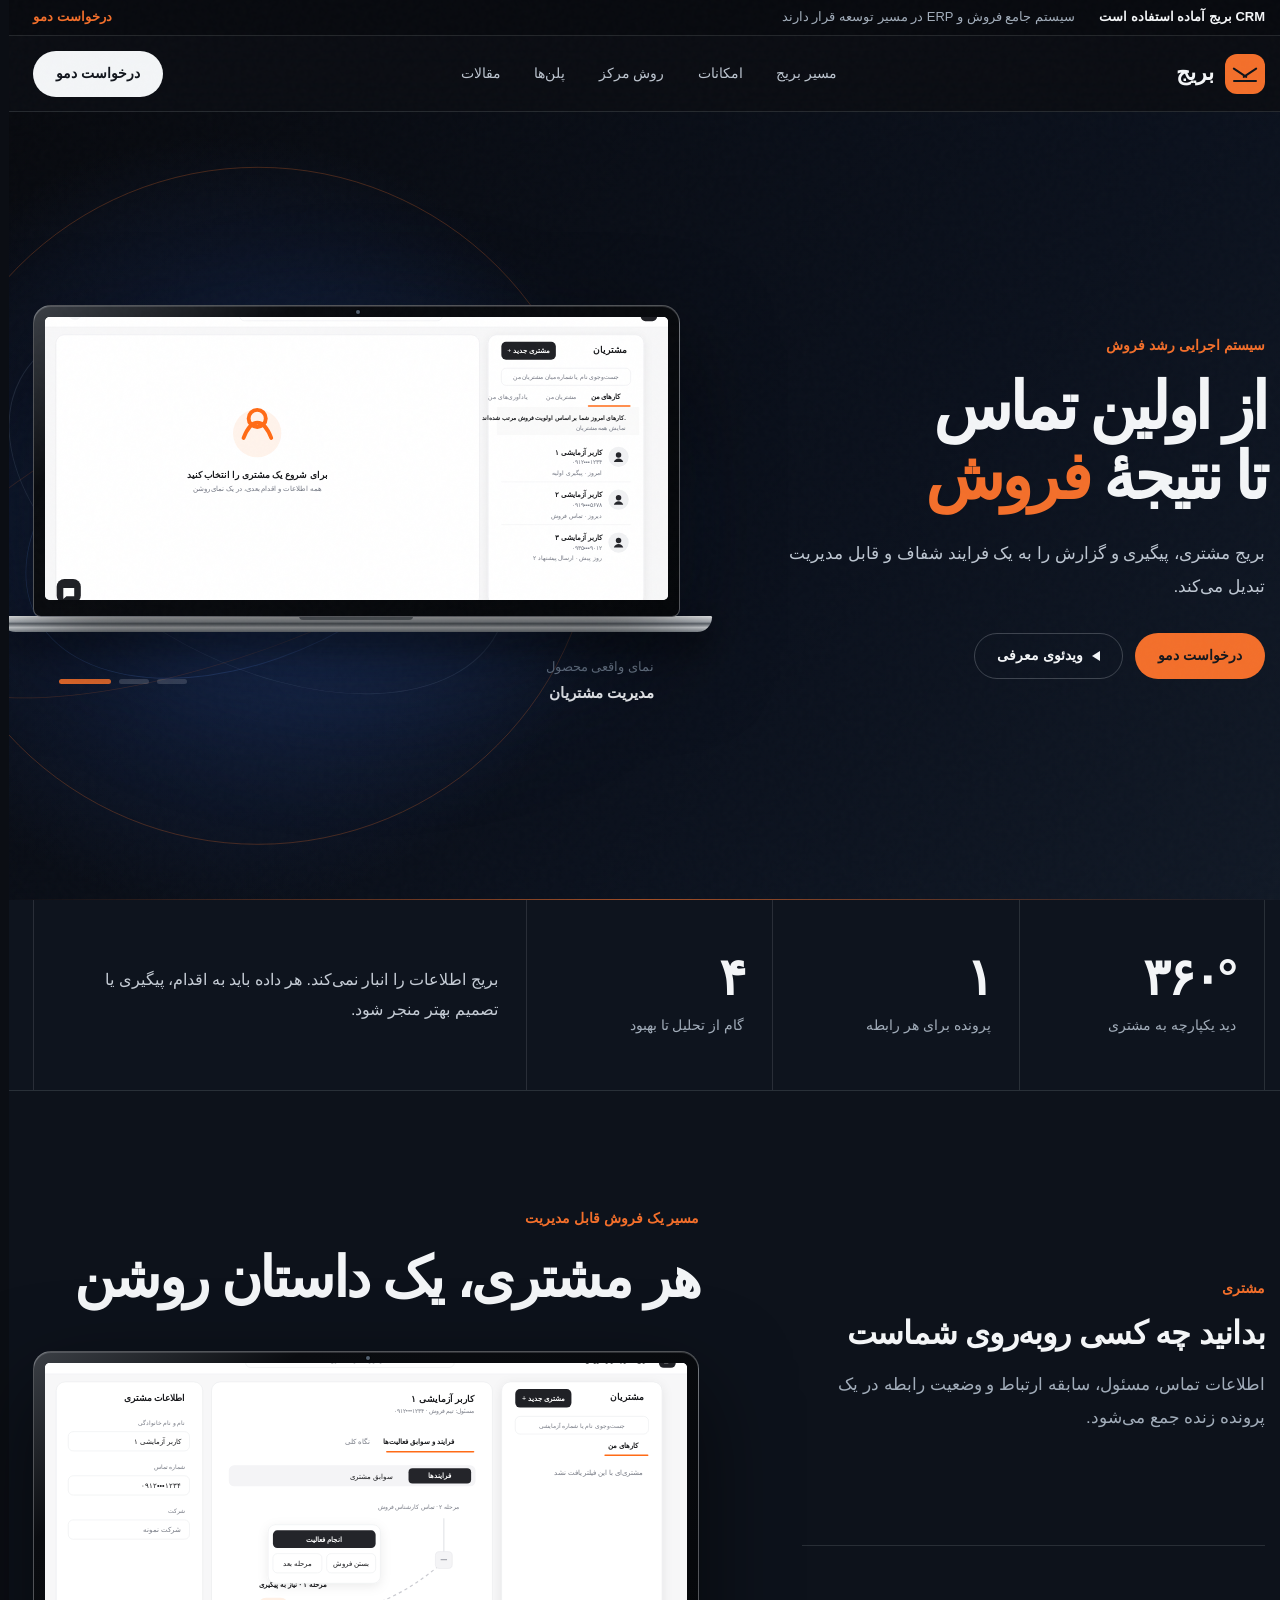
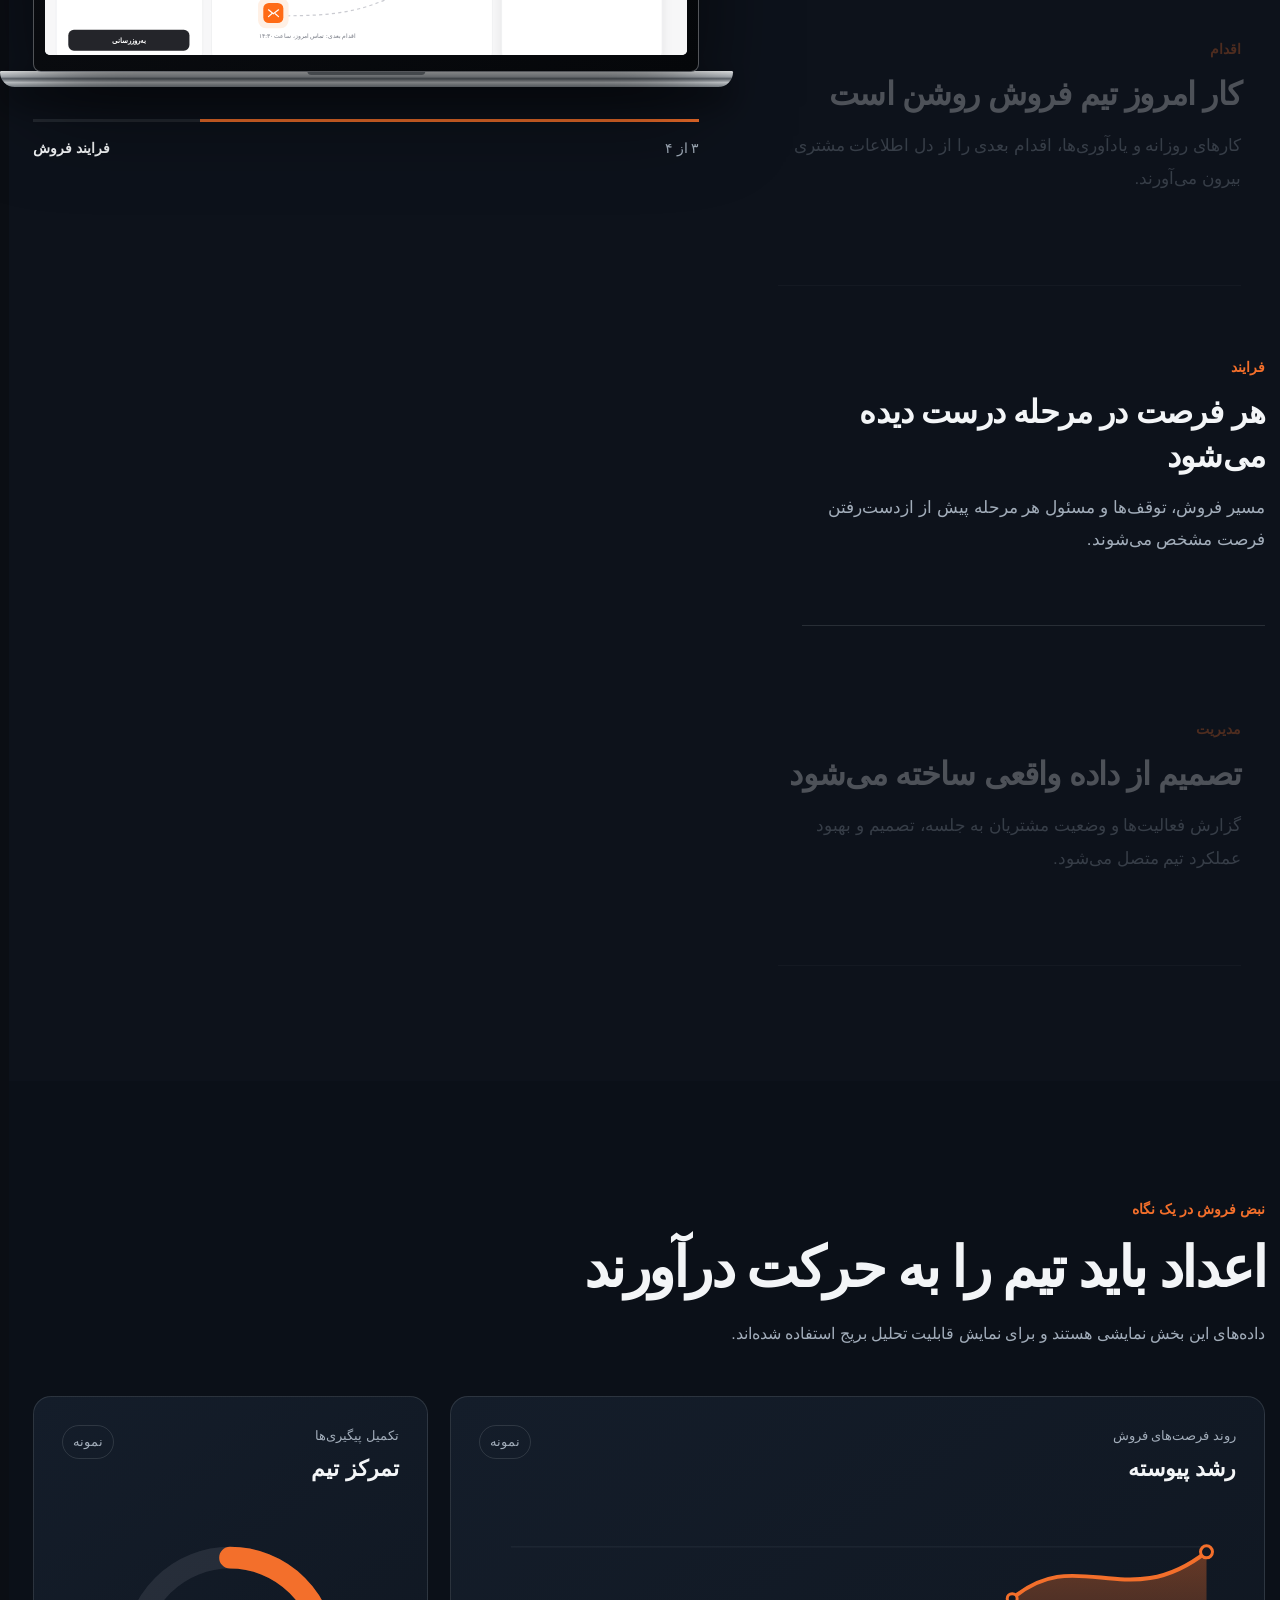
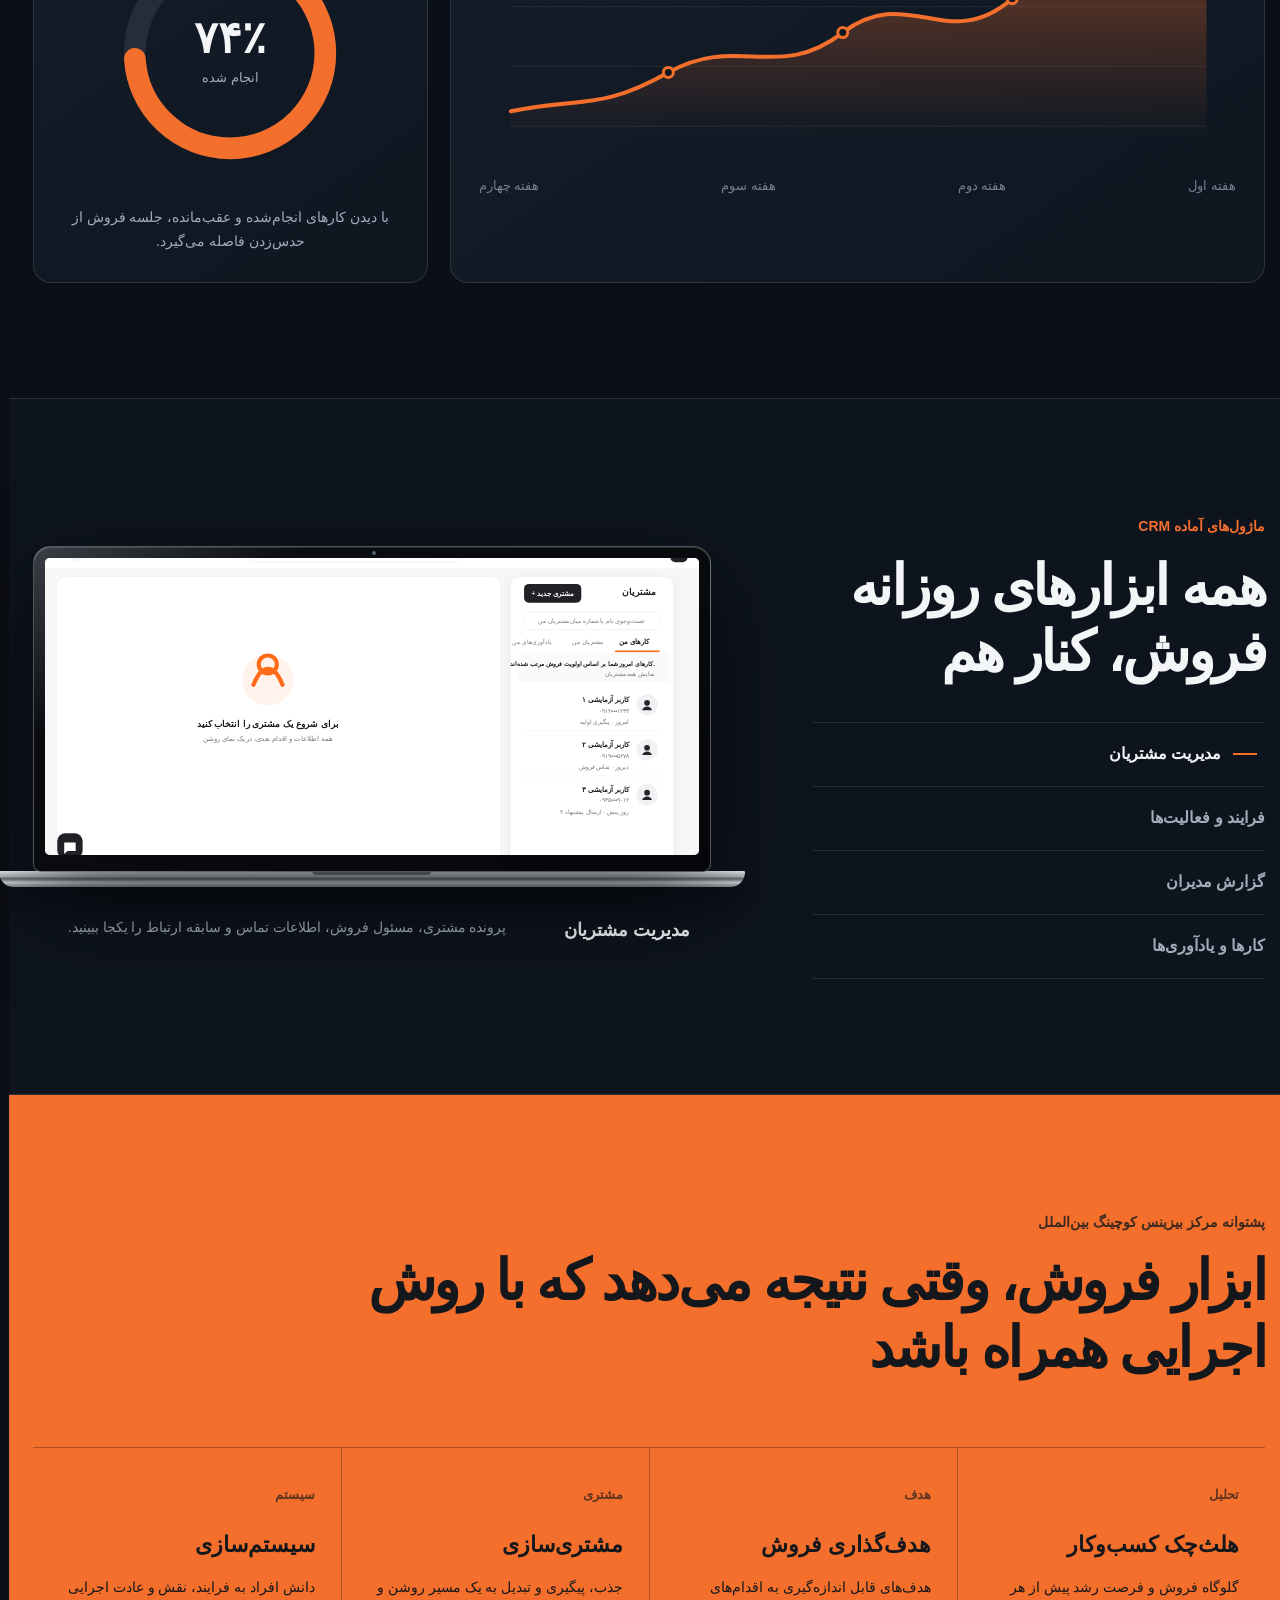
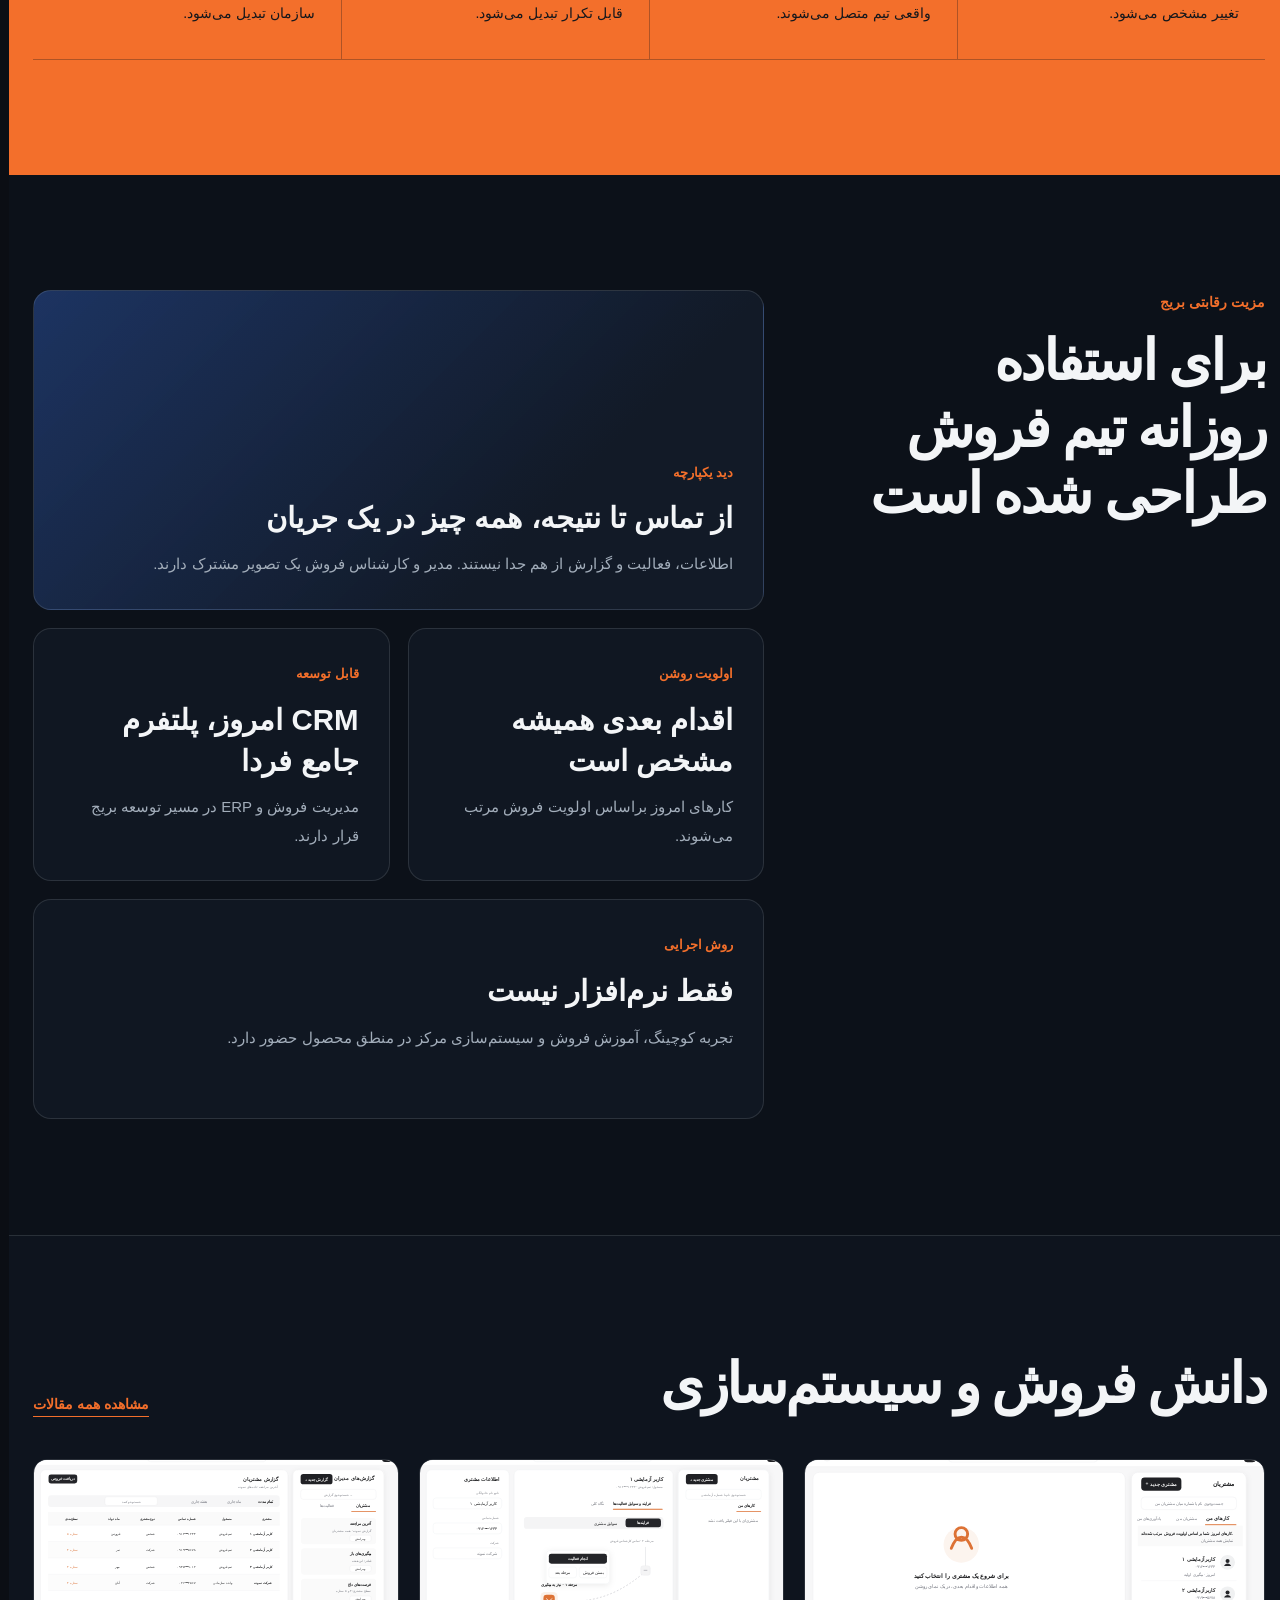
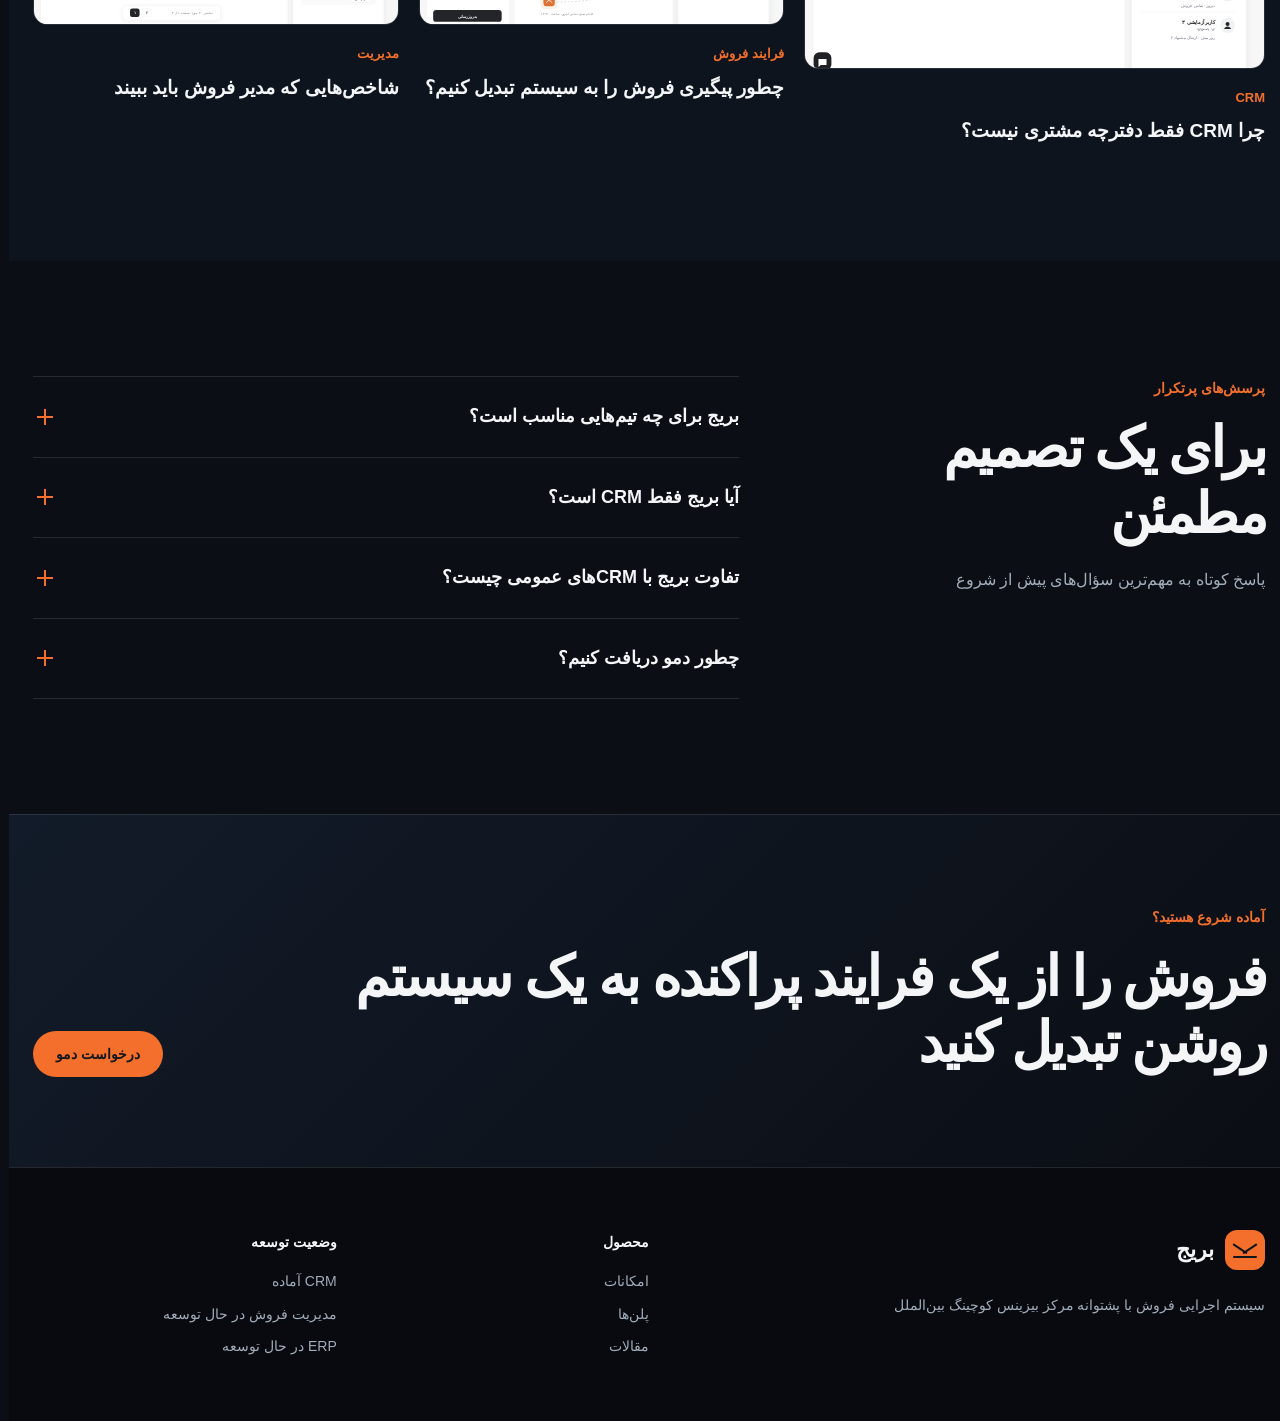
==== index.html @ d83734ae "Publish Bridge landing page" ====
<!doctype html>
<html lang="fa" dir="rtl">
<head>
  <meta charset="utf-8">
  <meta name="viewport" content="width=device-width, initial-scale=1">
  <meta name="description" content="بریج، پلتفرم مدیریت ارتباط با مشتری و سیستم اجرایی فروش با پشتوانه مرکز بیزینس کوچینگ بین‌الملل.">
  <title>بریج | سیستم اجرایی فروش</title>
  <link rel="stylesheet" href="bridge-v3.css">
  <link rel="icon" type="image/svg+xml" href="data:image/svg+xml,%3Csvg xmlns='http://www.w3.org/2000/svg' viewBox='0 0 64 64'%3E%3Crect width='64' height='64' rx='16' fill='%230b0e14'/%3E%3Cpath d='M12 40h40M18 31l14-14 14 14M23 47l9-9 9 9' fill='none' stroke='%23f36f2b' stroke-width='6' stroke-linecap='round' stroke-linejoin='round'/%3E%3C/svg%3E">
  <script>document.documentElement.classList.add('js')</script>
</head>
<body>
  <div class="scroll-progress" aria-hidden="true"></div>

  <div class="announcement">
    <div class="container announcement-inner">
      <span>CRM بریج آماده استفاده است</span>
      <span class="announcement-note">سیستم جامع فروش و ERP در مسیر توسعه قرار دارند</span>
      <a href="#demo">درخواست دمو</a>
    </div>
  </div>

  <header class="site-header">
    <div class="container nav-wrap">
      <a class="brand" href="#top" aria-label="بریج، صفحه اصلی">
        <span class="brand-mark" aria-hidden="true"><i></i><i></i><i></i></span>
        <strong>بریج</strong>
      </a>
      <nav aria-label="منوی اصلی">
        <a href="#story">مسیر بریج</a>
        <a href="#modules">امکانات</a>
        <a href="#method">روش مرکز</a>
        <a href="pricing.html">پلن‌ها</a>
        <a href="articles.html">مقالات</a>
      </nav>
      <a class="nav-cta" href="#demo">درخواست دمو</a>
    </div>
  </header>

  <main>
    <section class="hero" id="top">
      <div class="hero-orbit" aria-hidden="true"><i></i><i></i><i></i></div>
      <div class="container hero-grid">
        <div class="hero-copy">
          <p class="hero-kicker">سیستم اجرایی رشد فروش</p>
          <h1><span>از اولین تماس</span><span>تا نتیجهٔ <em>فروش</em></span></h1>
          <p class="hero-lead">بریج مشتری، پیگیری و گزارش را به یک فرایند شفاف و قابل مدیریت تبدیل می‌کند.</p>
          <div class="hero-actions">
            <a class="button primary" href="#demo">درخواست دمو</a>
            <button class="button secondary" id="openVideo" type="button"><span class="play-icon" aria-hidden="true"></span> ویدئوی معرفی</button>
          </div>
        </div>

        <div class="hero-product" data-reveal>
          <div class="product-glow" aria-hidden="true"></div>
          <div class="macbook hero-macbook">
            <div class="macbook-lid">
              <span class="camera" aria-hidden="true"></span>
              <img id="heroImage" src="assets/bridge-crm-customers-demo.svg" alt="نمای آزمایشی مدیریت مشتریان در نرم‌افزار بریج">
            </div>
            <div class="macbook-base"><i></i></div>
          </div>
          <div class="slider-info">
            <div><small>نمای واقعی محصول</small><strong id="heroSlideTitle">مدیریت مشتریان</strong></div>
            <div class="slider-controls" aria-label="انتخاب تصویر محصول">
              <button class="slide-dot active" type="button" data-slide="0" aria-label="مدیریت مشتریان"></button>
              <button class="slide-dot" type="button" data-slide="1" aria-label="فرایند فروش"></button>
              <button class="slide-dot" type="button" data-slide="2" aria-label="گزارش‌های مدیریتی"></button>
            </div>
          </div>
        </div>
      </div>
    </section>

    <section class="proof-band" aria-label="ارزش‌های اصلی بریج">
      <div class="container proof-grid">
        <article data-reveal><strong data-count="360" data-suffix="°">۳۶۰°</strong><span>دید یکپارچه به مشتری</span></article>
        <article data-reveal><strong data-count="1">۱</strong><span>پرونده برای هر رابطه</span></article>
        <article data-reveal><strong data-count="4">۴</strong><span>گام از تحلیل تا بهبود</span></article>
        <p data-reveal>بریج اطلاعات را انبار نمی‌کند. هر داده باید به اقدام، پیگیری یا تصمیم بهتر منجر شود.</p>
      </div>
    </section>

    <section class="story section" id="story">
      <div class="container story-grid">
        <div class="story-stage">
          <div class="story-heading" data-reveal>
            <p>مسیر یک فروش قابل مدیریت</p>
            <h2>هر مشتری، یک داستان روشن</h2>
          </div>
          <div class="macbook story-macbook" data-reveal>
            <div class="macbook-lid">
              <span class="camera" aria-hidden="true"></span>
              <img id="storyImage" src="assets/bridge-crm-customers-demo.svg" alt="نمای آزمایشی مرحله فعال در بریج">
            </div>
            <div class="macbook-base"><i></i></div>
          </div>
          <div class="story-progress" aria-hidden="true"><span id="storyProgress"></span></div>
          <div class="story-status"><span id="storyNumber">۱ از ۴</span><strong id="storyLabel">شناخت مشتری</strong></div>
        </div>

        <div class="story-steps">
          <article class="story-step active" data-step="1" data-label="شناخت مشتری" data-image="assets/bridge-crm-customers-demo.svg">
            <span>مشتری</span>
            <h3>بدانید چه کسی روبه‌روی شماست</h3>
            <p>اطلاعات تماس، مسئول، سابقه ارتباط و وضعیت رابطه در یک پرونده زنده جمع می‌شود.</p>
          </article>
          <article class="story-step" data-step="2" data-label="اقدام بعدی" data-image="assets/bridge-crm-customers-demo.svg">
            <span>اقدام</span>
            <h3>کار امروز تیم فروش روشن است</h3>
            <p>کارهای روزانه و یادآوری‌ها، اقدام بعدی را از دل اطلاعات مشتری بیرون می‌آورند.</p>
          </article>
          <article class="story-step" data-step="3" data-label="فرایند فروش" data-image="assets/bridge-crm-workflow-demo.svg">
            <span>فرایند</span>
            <h3>هر فرصت در مرحله درست دیده می‌شود</h3>
            <p>مسیر فروش، توقف‌ها و مسئول هر مرحله پیش از ازدست‌رفتن فرصت مشخص می‌شوند.</p>
          </article>
          <article class="story-step" data-step="4" data-label="تصمیم مدیریتی" data-image="assets/bridge-crm-reports-demo.svg">
            <span>مدیریت</span>
            <h3>تصمیم از داده واقعی ساخته می‌شود</h3>
            <p>گزارش فعالیت‌ها و وضعیت مشتریان به جلسه، تصمیم و بهبود عملکرد تیم متصل می‌شود.</p>
          </article>
        </div>
      </div>
    </section>

    <section class="pulse section" id="pulse">
      <div class="container">
        <div class="section-copy" data-reveal>
          <p>نبض فروش در یک نگاه</p>
          <h2>اعداد باید تیم را به حرکت درآورند</h2>
          <span>داده‌های این بخش نمایشی هستند و برای نمایش قابلیت تحلیل بریج استفاده شده‌اند.</span>
        </div>
        <div class="pulse-grid">
          <article class="trend-card chart-card" data-chart data-reveal>
            <div class="chart-head"><div><small>روند فرصت‌های فروش</small><strong>رشد پیوسته</strong></div><span>نمونه</span></div>
            <svg class="line-chart" viewBox="0 0 760 260" role="img" aria-label="نمودار خطی نمونه رشد فرصت‌های فروش">
              <defs><linearGradient id="areaGradient" x1="0" y1="0" x2="0" y2="1"><stop offset="0" stop-color="#f36f2b" stop-opacity=".38"/><stop offset="1" stop-color="#f36f2b" stop-opacity="0"/></linearGradient></defs>
              <g class="chart-grid-lines"><path d="M32 40H730M32 100H730M32 160H730M32 220H730"/></g>
              <path class="trend-area" d="M32 205 C105 190 120 205 190 166 S300 176 365 126 S470 148 535 92 S650 108 730 45 L730 230 L32 230 Z"/>
              <path class="trend-line" pathLength="1" d="M32 205 C105 190 120 205 190 166 S300 176 365 126 S470 148 535 92 S650 108 730 45"/>
              <g class="chart-points"><circle cx="190" cy="166" r="5"/><circle cx="365" cy="126" r="5"/><circle cx="535" cy="92" r="5"/><circle cx="730" cy="45" r="6"/></g>
            </svg>
            <div class="chart-months"><span>هفته اول</span><span>هفته دوم</span><span>هفته سوم</span><span>هفته چهارم</span></div>
          </article>

          <article class="donut-card chart-card" data-chart data-reveal>
            <div class="chart-head"><div><small>تکمیل پیگیری‌ها</small><strong>تمرکز تیم</strong></div><span>نمونه</span></div>
            <div class="donut-wrap">
              <svg class="donut" viewBox="0 0 180 180" role="img" aria-label="نمودار دونات نمونه تکمیل پیگیری‌ها">
                <circle class="donut-track" cx="90" cy="90" r="66" pathLength="100"/>
                <circle class="donut-value" cx="90" cy="90" r="66" pathLength="100"/>
              </svg>
              <div><strong data-count="74" data-suffix="٪">۷۴٪</strong><span>انجام شده</span></div>
            </div>
            <p>با دیدن کارهای انجام‌شده و عقب‌مانده، جلسه فروش از حدس‌زدن فاصله می‌گیرد.</p>
          </article>
        </div>
      </div>
    </section>

    <section class="modules section" id="modules">
      <div class="container modules-layout">
        <div class="module-copy" data-reveal>
          <p>ماژول‌های آماده CRM</p>
          <h2>همه ابزارهای روزانه فروش، کنار هم</h2>
          <div class="module-tabs" role="tablist" aria-label="ماژول‌های بریج">
            <button class="module-tab active" type="button" role="tab" aria-selected="true" data-image="assets/bridge-crm-customers-demo.svg" data-title="مدیریت مشتریان" data-copy="پرونده مشتری، مسئول فروش، اطلاعات تماس و سابقه ارتباط را یکجا ببینید.">مدیریت مشتریان</button>
            <button class="module-tab" type="button" role="tab" aria-selected="false" data-image="assets/bridge-crm-workflow-demo.svg" data-title="فرایند و فعالیت‌ها" data-copy="مراحل فروش، اقدام بعدی و سابقه فعالیت‌ها را در یک مسیر روشن مدیریت کنید.">فرایند و فعالیت‌ها</button>
            <button class="module-tab" type="button" role="tab" aria-selected="false" data-image="assets/bridge-crm-reports-demo.svg" data-title="گزارش مدیران" data-copy="با فیلترهای کاربردی و گزارش‌های واقعی، عملکرد تیم و مشتریان را تحلیل کنید.">گزارش مدیران</button>
            <button class="module-tab" type="button" role="tab" aria-selected="false" data-image="assets/bridge-crm-customers-demo.svg" data-title="کارها و یادآوری‌ها" data-copy="اولویت‌های روزانه را ببینید و پیگیری هیچ مشتری را فراموش نکنید.">کارها و یادآوری‌ها</button>
          </div>
        </div>
        <div class="module-view" data-reveal>
          <div class="macbook module-macbook">
            <div class="macbook-lid">
              <span class="camera" aria-hidden="true"></span>
              <img id="moduleImage" src="assets/bridge-crm-customers-demo.svg" alt="نمای آزمایشی ماژول فعال بریج">
            </div>
            <div class="macbook-base"><i></i></div>
          </div>
          <div class="module-caption"><strong id="moduleTitle">مدیریت مشتریان</strong><p id="moduleCopy">پرونده مشتری، مسئول فروش، اطلاعات تماس و سابقه ارتباط را یکجا ببینید.</p></div>
        </div>
      </div>
    </section>

    <section class="method section" id="method">
      <div class="container">
        <div class="method-heading" data-reveal>
          <p>پشتوانه مرکز بیزینس کوچینگ بین‌الملل</p>
          <h2>ابزار فروش، وقتی نتیجه می‌دهد که با روش اجرایی همراه باشد</h2>
        </div>
        <div class="method-grid">
          <article data-reveal><span>تحلیل</span><h3>هلث‌چک کسب‌وکار</h3><p>گلوگاه فروش و فرصت رشد پیش از هر تغییر مشخص می‌شود.</p></article>
          <article data-reveal><span>هدف</span><h3>هدف‌گذاری فروش</h3><p>هدف‌های قابل اندازه‌گیری به اقدام‌های واقعی تیم متصل می‌شوند.</p></article>
          <article data-reveal><span>مشتری</span><h3>مشتری‌سازی</h3><p>جذب، پیگیری و تبدیل به یک مسیر روشن و قابل تکرار تبدیل می‌شود.</p></article>
          <article data-reveal><span>سیستم</span><h3>سیستم‌سازی</h3><p>دانش افراد به فرایند، نقش و عادت اجرایی سازمان تبدیل می‌شود.</p></article>
        </div>
      </div>
    </section>

    <section class="advantages section">
      <div class="container advantages-layout">
        <div class="advantages-heading" data-reveal>
          <p>مزیت رقابتی بریج</p>
          <h2>برای استفاده روزانه تیم فروش طراحی شده است</h2>
        </div>
        <div class="advantage-grid">
          <article class="advantage-main" data-reveal><span>دید یکپارچه</span><h3>از تماس تا نتیجه، همه چیز در یک جریان</h3><p>اطلاعات، فعالیت و گزارش از هم جدا نیستند. مدیر و کارشناس فروش یک تصویر مشترک دارند.</p></article>
          <article data-reveal><span>اولویت روشن</span><h3>اقدام بعدی همیشه مشخص است</h3><p>کارهای امروز براساس اولویت فروش مرتب می‌شوند.</p></article>
          <article data-reveal><span>قابل توسعه</span><h3>CRM امروز، پلتفرم جامع فردا</h3><p>مدیریت فروش و ERP در مسیر توسعه بریج قرار دارند.</p></article>
          <article class="advantage-wide" data-reveal><span>روش اجرایی</span><h3>فقط نرم‌افزار نیست</h3><p>تجربه کوچینگ، آموزش فروش و سیستم‌سازی مرکز در منطق محصول حضور دارد.</p></article>
        </div>
      </div>
    </section>

    <section class="insights section">
      <div class="container">
        <div class="insights-heading" data-reveal><h2>دانش فروش و سیستم‌سازی</h2><a href="articles.html">مشاهده همه مقالات</a></div>
        <div class="insight-grid">
          <a href="articles.html" data-reveal><img src="assets/bridge-crm-customers-demo.svg" alt="نمای آزمایشی مدیریت مشتریان بریج"><span>CRM</span><h3>چرا CRM فقط دفترچه مشتری نیست؟</h3></a>
          <a href="articles.html" data-reveal><img src="assets/bridge-crm-workflow-demo.svg" alt="نمای آزمایشی فرایند فروش بریج"><span>فرایند فروش</span><h3>چطور پیگیری فروش را به سیستم تبدیل کنیم؟</h3></a>
          <a href="articles.html" data-reveal><img src="assets/bridge-crm-reports-demo.svg" alt="نمای آزمایشی گزارش‌های بریج"><span>مدیریت</span><h3>شاخص‌هایی که مدیر فروش باید ببیند</h3></a>
        </div>
      </div>
    </section>

    <section class="faq section">
      <div class="container faq-layout">
        <div data-reveal><p>پرسش‌های پرتکرار</p><h2>برای یک تصمیم مطمئن</h2><span>پاسخ کوتاه به مهم‌ترین سؤال‌های پیش از شروع</span></div>
        <div class="faq-list" data-reveal>
          <details><summary>بریج برای چه تیم‌هایی مناسب است؟<i></i></summary><p>برای تیم‌های فروش کوچک و متوسط و مدیرانی که می‌خواهند مشتری، اقدام و عملکرد را یکپارچه ببینند.</p></details>
          <details><summary>آیا بریج فقط CRM است؟<i></i></summary><p>نسخه CRM آماده است و سیستم جامع مدیریت فروش و ERP در مسیر توسعه قرار دارند.</p></details>
          <details><summary>تفاوت بریج با CRMهای عمومی چیست؟<i></i></summary><p>بریج ابزار روزانه فروش را به منطق تحلیل، هدف‌گذاری و سیستم‌سازی مرکز متصل می‌کند.</p></details>
          <details><summary>چطور دمو دریافت کنیم؟<i></i></summary><p>درخواست خود را ثبت کنید تا دموی متناسب با فرایند فروش شما ارائه شود.</p></details>
        </div>
      </div>
    </section>

    <section class="final-cta" id="demo">
      <div class="container final-cta-inner" data-reveal>
        <div><p>آماده شروع هستید؟</p><h2>فروش را از یک فرایند پراکنده به یک سیستم روشن تبدیل کنید</h2></div>
        <a class="button primary" href="mailto:hello@ibcbridgeai.org">درخواست دمو</a>
      </div>
    </section>
  </main>

  <footer>
    <div class="container footer-grid">
      <div><a class="brand footer-brand" href="#top"><span class="brand-mark" aria-hidden="true"><i></i><i></i><i></i></span><strong>بریج</strong></a><p>سیستم اجرایی فروش با پشتوانه مرکز بیزینس کوچینگ بین‌الملل</p></div>
      <div><strong>محصول</strong><a href="#modules">امکانات</a><a href="pricing.html">پلن‌ها</a><a href="articles.html">مقالات</a></div>
      <div><strong>وضعیت توسعه</strong><span>CRM آماده</span><span>مدیریت فروش در حال توسعه</span><span>ERP در حال توسعه</span></div>
    </div>
  </footer>

  <dialog class="video-dialog" id="videoDialog" aria-labelledby="videoTitle">
    <button class="dialog-close" id="closeVideo" type="button" aria-label="بستن ویدئو">×</button>
    <div class="video-placeholder"><span class="play-large" aria-hidden="true"></span><h2 id="videoTitle">ویدئوی معرفی بریج</h2><p>فایل ویدئوی نهایی در این قاب قرار می‌گیرد.</p></div>
  </dialog>

  <script src="bridge-v3.js"></script>
</body>
</html>
---- bridge-v3.css ----
:root {
  --bg: #0b0e14;
  --surface: #101722;
  --surface-2: #151e2d;
  --surface-3: #1a2535;
  --text: #f3f5f7;
  --muted: #a2adba;
  --muted-2: #738091;
  --line: rgba(237, 242, 247, .12);
  --line-strong: rgba(237, 242, 247, .22);
  --accent: #f36f2b;
  --accent-soft: rgba(243, 111, 43, .14);
  --max-width: 1280px;
  --radius: 18px;
  --ease: cubic-bezier(.16, 1, .3, 1);
}

* { box-sizing: border-box; }

html {
  scroll-behavior: smooth;
  background: var(--bg);
}

body {
  margin: 0;
  background: var(--bg);
  color: var(--text);
  font-family: "IRANSansX", "Yekan Bakh", "Vazirmatn", Tahoma, Arial, sans-serif;
  font-size: 16px;
  line-height: 1.75;
  overflow-x: clip;
  text-rendering: optimizeLegibility;
}

body::before {
  content: "";
  position: fixed;
  inset: 0;
  z-index: 50;
  pointer-events: none;
  opacity: .025;
  background-image: url("data:image/svg+xml,%3Csvg viewBox='0 0 180 180' xmlns='http://www.w3.org/2000/svg'%3E%3Cfilter id='n'%3E%3CfeTurbulence type='fractalNoise' baseFrequency='.9' numOctaves='2' stitchTiles='stitch'/%3E%3C/filter%3E%3Crect width='100%25' height='100%25' filter='url(%23n)' opacity='.75'/%3E%3C/svg%3E");
}

img { max-width: 100%; }
a { color: inherit; text-decoration: none; }
button { font: inherit; }

.container {
  width: min(var(--max-width), calc(100% - 48px));
  margin-inline: auto;
}

.section { padding: clamp(88px, 9vw, 140px) 0; }

.scroll-progress {
  position: fixed;
  inset: 0 0 auto;
  z-index: 100;
  height: 3px;
  background: var(--accent);
  transform: scaleX(0);
  transform-origin: right;
  animation: page-progress linear;
  animation-timeline: scroll(root);
}

@keyframes page-progress { to { transform: scaleX(1); } }

.announcement {
  height: 36px;
  background: #080a0f;
  border-bottom: 1px solid var(--line);
  color: var(--muted);
  font-size: 13px;
}

.announcement-inner {
  height: 100%;
  display: flex;
  align-items: center;
  gap: 24px;
}

.announcement-inner > span:first-child { color: var(--text); font-weight: 750; }
.announcement-note { flex: 1; }
.announcement a { color: var(--accent); font-weight: 800; }

.site-header {
  position: sticky;
  top: 0;
  z-index: 40;
  height: 76px;
  background: rgba(11, 14, 20, .82);
  border-bottom: 1px solid var(--line);
  -webkit-backdrop-filter: blur(18px);
  backdrop-filter: blur(18px);
}

.nav-wrap {
  height: 100%;
  display: grid;
  grid-template-columns: 180px 1fr 180px;
  align-items: center;
}

.brand {
  display: inline-flex;
  align-items: center;
  gap: 11px;
  width: fit-content;
  font-size: 22px;
}

.brand-mark {
  position: relative;
  width: 40px;
  height: 40px;
  border-radius: 12px;
  background: var(--accent);
  overflow: hidden;
}

.brand-mark i {
  position: absolute;
  right: 8px;
  left: 8px;
  height: 2px;
  border-radius: 2px;
  background: #11151b;
}

.brand-mark i:nth-child(1) { top: 13px; transform: rotate(-34deg); transform-origin: right; width: 17px; }
.brand-mark i:nth-child(2) { top: 13px; transform: rotate(34deg); transform-origin: left; width: 17px; right: auto; }
.brand-mark i:nth-child(3) { top: 26px; }

.site-header nav {
  display: flex;
  justify-content: center;
  align-items: center;
  gap: clamp(18px, 2.6vw, 36px);
  white-space: nowrap;
  color: #bdc5cf;
  font-size: 14px;
}

.site-header nav a { transition: color .25s ease; }
.site-header nav a:hover { color: var(--text); }

.nav-cta,
.button {
  min-height: 46px;
  display: inline-flex;
  align-items: center;
  justify-content: center;
  gap: 9px;
  padding: 0 22px;
  border-radius: 999px;
  border: 1px solid transparent;
  font-size: 14px;
  font-weight: 850;
  white-space: nowrap;
  cursor: pointer;
  transition: transform .25s var(--ease), background .25s ease, border-color .25s ease;
}

.nav-cta { justify-self: end; background: var(--text); color: #12161d; }
.nav-cta:hover, .button:hover { transform: translateY(-2px); }
.nav-cta:active, .button:active { transform: translateY(1px) scale(.99); }
.button.primary { background: var(--accent); color: #15181d; }
.button.secondary { background: transparent; border-color: var(--line-strong); color: var(--text); }

.play-icon,
.play-large {
  display: inline-block;
  width: 0;
  height: 0;
  border-top: 5px solid transparent;
  border-bottom: 5px solid transparent;
  border-right: 8px solid currentColor;
}

.hero {
  position: relative;
  height: clamp(650px, calc(100dvh - 112px), 900px);
  min-height: 650px;
  overflow: hidden;
  display: flex;
  align-items: center;
  padding: clamp(48px, 6vw, 82px) 0;
  background:
    radial-gradient(circle at 17% 52%, rgba(34, 66, 137, .46), transparent 34%),
    linear-gradient(130deg, #080a0f 0%, #0b111d 62%, #111926 100%);
}

.hero::after {
  content: "";
  position: absolute;
  inset: auto 0 0;
  height: 1px;
  background: linear-gradient(90deg, transparent, rgba(243, 111, 43, .65), transparent);
}

.hero-grid {
  position: relative;
  z-index: 2;
  direction: ltr;
  display: grid;
  grid-template-columns: minmax(520px, 1.12fr) minmax(390px, .88fr);
  align-items: center;
  gap: clamp(52px, 6vw, 96px);
}

.hero-copy {
  grid-column: 2;
  direction: rtl;
  max-width: 580px;
  justify-self: end;
}

.hero-product {
  grid-column: 1;
  grid-row: 1;
  direction: rtl;
  min-width: 0;
  position: relative;
}

.hero-kicker,
.section-copy > p,
.story-heading > p,
.module-copy > p,
.method-heading > p,
.advantages-heading > p,
.faq-layout > div:first-child > p,
.final-cta p {
  margin: 0 0 14px;
  color: var(--accent);
  font-size: 14px;
  font-weight: 850;
}

.hero h1 {
  margin: 0;
  font-size: clamp(48px, 5.1vw, 76px);
  line-height: 1.08;
  letter-spacing: -.055em;
  font-weight: 950;
}

.hero h1 span { display: block; }
.hero h1 em { color: var(--accent); font-style: normal; }

.hero-lead {
  max-width: 530px;
  margin: 24px 0 0;
  color: #bec7d2;
  font-size: clamp(17px, 1.35vw, 20px);
  line-height: 1.9;
}

.hero-actions { display: flex; gap: 12px; margin-top: 30px; }

.hero-orbit {
  position: absolute;
  z-index: 0;
  left: -90px;
  top: 50%;
  width: min(720px, 53vw);
  aspect-ratio: 1;
  transform: translateY(-50%);
  border: 1px solid rgba(243, 111, 43, .25);
  border-radius: 50%;
}

.hero-orbit i {
  position: absolute;
  inset: 10%;
  border: 1px solid rgba(161, 182, 211, .17);
  border-radius: 50%;
  transform: rotate(28deg) scaleY(.58);
}

.hero-orbit i:nth-child(2) { inset: 22% -7%; transform: rotate(-22deg) scaleY(.72); border-color: rgba(243, 111, 43, .2); }
.hero-orbit i:nth-child(3) { inset: -4% 28%; transform: rotate(64deg) scaleY(.68); border-color: rgba(86, 132, 220, .26); }

.product-glow {
  position: absolute;
  inset: 12% 8% 5%;
  background: rgba(49, 89, 169, .32);
  filter: blur(70px);
  border-radius: 50%;
}

.macbook {
  position: relative;
  width: 100%;
  margin-inline: auto;
  isolation: isolate;
}

.macbook-lid {
  position: relative;
  padding: 11px 11px 16px;
  border-radius: 18px 18px 8px 8px;
  background: linear-gradient(145deg, #3b3f45 0, #0a0c10 24%, #05070a 100%);
  border: 1px solid rgba(239, 243, 248, .32);
  box-shadow: 0 35px 90px rgba(0, 0, 0, .55), inset 0 1px rgba(244, 247, 250, .15);
}

.macbook-lid img {
  display: block;
  width: 100%;
  aspect-ratio: 2.2 / 1;
  object-fit: cover;
  object-position: center;
  border-radius: 5px;
  background: #edf0f3;
  transition: opacity .24s ease, transform .5s var(--ease);
}

.macbook-lid img.is-swapping { opacity: .08; transform: scale(.985); }

.camera {
  position: absolute;
  z-index: 2;
  top: 4px;
  left: 50%;
  width: 4px;
  height: 4px;
  border-radius: 50%;
  background: #536070;
  box-shadow: 0 0 0 1px #06080b;
}

.macbook-base {
  position: relative;
  z-index: -1;
  width: 110%;
  height: 16px;
  margin: -1px -5% 0;
  border-radius: 2px 2px 24px 24px;
  background: linear-gradient(180deg, #f0f2f3 0, #aeb4ba 36%, #656c74 48%, #cfd3d7 72%, #828990 100%);
  box-shadow: 0 14px 28px rgba(0, 0, 0, .45);
}

.macbook-base i {
  position: absolute;
  top: 0;
  left: 50%;
  width: 16%;
  height: 4px;
  transform: translateX(-50%);
  border-radius: 0 0 8px 8px;
  background: #777e85;
}

.hero-macbook { max-width: 700px; }

.slider-info {
  width: 92%;
  margin: 24px auto 0;
  display: flex;
  justify-content: space-between;
  align-items: center;
  gap: 24px;
}

.slider-info small { display: block; color: var(--muted-2); font-size: 13px; }
.slider-info strong { font-size: 15px; }
.slider-controls { display: flex; direction: ltr; gap: 8px; }
.slide-dot { width: 30px; height: 5px; padding: 0; border: 0; border-radius: 99px; background: rgba(244, 247, 250, .2); cursor: pointer; transition: width .3s var(--ease), background .3s ease; }
.slide-dot.active { width: 52px; background: var(--accent); }

.proof-band { background: #0e141e; border-bottom: 1px solid var(--line); }
.proof-grid { min-height: 190px; display: grid; grid-template-columns: .8fr .8fr .8fr 1.6fr; align-items: stretch; }
.proof-grid article, .proof-grid > p { margin: 0; padding: 34px 28px; border-left: 1px solid var(--line); display: flex; flex-direction: column; justify-content: center; }
.proof-grid article:first-child { border-right: 1px solid var(--line); }
.proof-grid strong { font-size: clamp(42px, 4vw, 66px); line-height: 1; letter-spacing: -.04em; }
.proof-grid span { color: var(--muted); margin-top: 10px; font-size: 14px; }
.proof-grid > p { color: #c5ccd5; font-size: 16px; line-height: 1.9; }

.story { background: #0d121b; }
.story-grid { direction: ltr; display: grid; grid-template-columns: minmax(0, 1.18fr) minmax(360px, .82fr); gap: clamp(64px, 8vw, 130px); align-items: start; }
.story-stage { grid-column: 1; direction: rtl; position: sticky; top: 116px; min-width: 0; }
.story-steps { grid-column: 2; direction: rtl; }
.story-heading h2, .section-copy h2, .module-copy h2, .method-heading h2, .advantages-heading h2, .insights-heading h2, .faq h2, .final-cta h2 {
  margin: 0;
  font-size: clamp(38px, 4.4vw, 64px);
  line-height: 1.18;
  letter-spacing: -.045em;
}
.story-heading { margin-bottom: 40px; }
.story-macbook { max-width: 760px; }
.story-progress { width: 100%; height: 3px; margin-top: 32px; background: rgba(244, 247, 250, .1); overflow: hidden; }
.story-progress span { display: block; width: 25%; height: 100%; background: var(--accent); transition: width .65s var(--ease); }
.story-status { margin-top: 14px; display: flex; justify-content: space-between; color: var(--muted); font-size: 14px; }
.story-status strong { color: var(--text); }
.story-step { min-height: 340px; padding: 64px 0; display: flex; flex-direction: column; justify-content: center; border-bottom: 1px solid var(--line); opacity: .28; transform: translateX(-24px); transition: opacity .5s var(--ease), transform .5s var(--ease); }
.story-step:first-child { padding-top: 22px; }
.story-step.active { opacity: 1; transform: none; }
.story-step > span { color: var(--accent); font-size: 14px; font-weight: 850; }
.story-step h3 { margin: 12px 0 14px; font-size: clamp(27px, 2.5vw, 38px); line-height: 1.35; letter-spacing: -.025em; }
.story-step p { margin: 0; color: var(--muted); font-size: 17px; line-height: 1.9; }

.pulse { background: #0b1018; }
.section-copy { max-width: 760px; margin-bottom: 48px; }
.section-copy > span { display: block; margin-top: 18px; color: var(--muted); }
.pulse-grid { display: grid; grid-template-columns: minmax(0, 1.55fr) minmax(320px, .75fr); gap: 22px; }
.chart-card { border-radius: var(--radius); background: linear-gradient(145deg, #141d2a, #0f1620); border: 1px solid var(--line); padding: 28px; overflow: hidden; }
.chart-head { display: flex; justify-content: space-between; align-items: start; gap: 20px; }
.chart-head small { display: block; color: var(--muted); font-size: 13px; }
.chart-head strong { display: block; margin-top: 3px; font-size: 22px; }
.chart-head > span { border: 1px solid var(--line); border-radius: 99px; padding: 5px 10px; color: var(--muted); font-size: 13px; }
.line-chart { width: 100%; height: auto; margin-top: 18px; overflow: visible; }
.chart-grid-lines path { fill: none; stroke: rgba(230, 236, 244, .08); stroke-width: 1; }
.trend-area { fill: url(#areaGradient); opacity: 1; transition: opacity 1s .25s ease; }
.trend-line { fill: none; stroke: var(--accent); stroke-width: 4; stroke-linecap: round; stroke-dasharray: 1; stroke-dashoffset: 0; transition: stroke-dashoffset 1.5s var(--ease); }
.chart-points circle { fill: var(--surface); stroke: var(--accent); stroke-width: 3; opacity: 1; transform-box: fill-box; transform-origin: center; transform: scale(1); transition: opacity .35s ease, transform .45s var(--ease); }
.motion-ready .chart-card:not(.chart-visible) .trend-area { opacity: 0; }
.motion-ready .chart-card:not(.chart-visible) .trend-line { stroke-dashoffset: 1; }
.motion-ready .chart-card:not(.chart-visible) .chart-points circle { opacity: 0; transform: scale(0); }
.chart-card.chart-visible .trend-area { opacity: 1; }
.chart-card.chart-visible .trend-line { stroke-dashoffset: 0; }
.chart-card.chart-visible .chart-points circle { opacity: 1; transform: scale(1); }
.chart-card.chart-visible .chart-points circle:nth-child(1) { transition-delay: .35s; }
.chart-card.chart-visible .chart-points circle:nth-child(2) { transition-delay: .6s; }
.chart-card.chart-visible .chart-points circle:nth-child(3) { transition-delay: .85s; }
.chart-card.chart-visible .chart-points circle:nth-child(4) { transition-delay: 1.1s; }
.chart-months { display: flex; justify-content: space-between; color: var(--muted-2); font-size: 13px; }
.donut-wrap { position: relative; width: min(260px, 78%); margin: 34px auto 22px; }
.donut { display: block; width: 100%; transform: rotate(-90deg); }
.donut circle { fill: none; stroke-width: 15; }
.donut-track { stroke: rgba(241, 244, 248, .09); }
.donut-value { stroke: var(--accent); stroke-linecap: round; stroke-dasharray: 74 26; transition: stroke-dasharray 1.4s var(--ease); }
.motion-ready .chart-card:not(.chart-visible) .donut-value { stroke-dasharray: 0 100; }
.chart-card.chart-visible .donut-value { stroke-dasharray: 74 26; }
.donut-wrap > div { position: absolute; inset: 0; display: grid; place-content: center; text-align: center; }
.donut-wrap strong { font-size: 44px; line-height: 1; }
.donut-wrap span { margin-top: 7px; color: var(--muted); font-size: 13px; }
.donut-card > p { margin: 0; color: var(--muted); text-align: center; font-size: 14px; }

.modules { background: #0e141e; border-block: 1px solid var(--line); }
.modules-layout { direction: ltr; display: grid; grid-template-columns: minmax(0, 1.2fr) minmax(360px, .8fr); gap: clamp(64px, 8vw, 120px); align-items: center; }
.module-copy { direction: rtl; grid-column: 2; }
.module-view { direction: rtl; grid-column: 1; grid-row: 1; min-width: 0; }
.module-copy h2 { max-width: 520px; }
.module-tabs { margin-top: 36px; border-top: 1px solid var(--line); }
.module-tab { width: 100%; min-height: 64px; padding: 0; display: flex; align-items: center; border: 0; border-bottom: 1px solid var(--line); background: transparent; color: var(--muted); text-align: right; font-size: 16px; font-weight: 750; cursor: pointer; transition: color .25s ease, padding .35s var(--ease); }
.module-tab::before { content: ""; width: 0; height: 2px; margin-left: 0; background: var(--accent); transition: width .35s var(--ease), margin .35s var(--ease); }
.module-tab:hover, .module-tab.active { color: var(--text); padding-right: 8px; }
.module-tab.active::before { width: 24px; margin-left: 12px; }
.module-macbook { max-width: 780px; }
.module-caption { width: 94%; margin: 28px auto 0; display: grid; grid-template-columns: 160px 1fr; gap: 24px; align-items: start; }
.module-caption strong { font-size: 18px; }
.module-caption p { margin: 0; color: var(--muted); font-size: 14px; line-height: 1.8; }

.method { background: var(--accent); color: #14171c; }
.method-heading { max-width: 900px; }
.method-heading > p { color: #3d291f; }
.method-grid { margin-top: 66px; display: grid; grid-template-columns: repeat(4, 1fr); border-top: 1px solid rgba(15, 19, 25, .3); border-bottom: 1px solid rgba(15, 19, 25, .3); }
.method-grid article { padding: 32px 26px; border-left: 1px solid rgba(15, 19, 25, .3); }
.method-grid article:last-child { border-left: 0; }
.method-grid span { font-size: 13px; font-weight: 850; opacity: .66; }
.method-grid h3 { margin: 18px 0 10px; font-size: 22px; }
.method-grid p { margin: 0; font-size: 14px; line-height: 1.85; }

.advantages { background: #0c1119; }
.advantages-layout { display: grid; grid-template-columns: .72fr 1.28fr; gap: clamp(60px, 7vw, 110px); align-items: start; }
.advantages-heading { position: sticky; top: 120px; }
.advantage-grid { display: grid; grid-template-columns: 1fr 1fr; gap: 18px; }
.advantage-grid article { min-height: 250px; padding: 30px; border: 1px solid var(--line); border-radius: var(--radius); background: var(--surface); transition: transform .35s var(--ease), border-color .35s ease, background .35s ease; }
.advantage-grid article:hover { transform: translateY(-6px); border-color: rgba(243, 111, 43, .42); background: var(--surface-2); }
.advantage-grid .advantage-main { grid-column: 1 / -1; min-height: 320px; display: flex; flex-direction: column; justify-content: end; background: linear-gradient(135deg, rgba(38, 71, 137, .65), #121a27 70%); }
.advantage-grid .advantage-wide { grid-column: 1 / -1; min-height: 220px; }
.advantage-grid span { color: var(--accent); font-size: 13px; font-weight: 850; }
.advantage-grid h3 { margin: 12px 0; font-size: clamp(24px, 2.3vw, 34px); line-height: 1.4; }
.advantage-grid p { margin: 0; color: var(--muted); font-size: 15px; line-height: 1.9; max-width: 700px; }

.insights { background: #0e141e; border-top: 1px solid var(--line); }
.insights-heading { display: flex; justify-content: space-between; align-items: end; gap: 40px; margin-bottom: 42px; }
.insights-heading a { flex: 0 0 auto; color: var(--accent); font-size: 14px; font-weight: 850; border-bottom: 1px solid currentColor; }
.insight-grid { display: grid; grid-template-columns: 1.16fr .92fr .92fr; gap: 20px; }
.insight-grid a { min-width: 0; }
.insight-grid img { display: block; width: 100%; aspect-ratio: 2.2 / 1; object-fit: cover; border-radius: 14px; border: 1px solid var(--line); filter: saturate(.72); transition: transform .5s var(--ease), filter .35s ease; }
.insight-grid a:hover img { transform: translateY(-4px); filter: saturate(1); }
.insight-grid span { display: block; margin-top: 18px; color: var(--accent); font-size: 13px; font-weight: 850; }
.insight-grid h3 { margin: 7px 0 0; font-size: 19px; line-height: 1.55; }

.faq { background: #0b0e14; }
.faq-layout { display: grid; grid-template-columns: .75fr 1.25fr; gap: clamp(60px, 8vw, 130px); align-items: start; }
.faq-layout > div:first-child > span { display: block; margin-top: 18px; color: var(--muted); }
.faq-list { border-top: 1px solid var(--line); }
.faq details { border-bottom: 1px solid var(--line); }
.faq summary { position: relative; min-height: 78px; padding: 24px 0 24px 44px; display: flex; align-items: center; list-style: none; cursor: pointer; font-size: 18px; font-weight: 800; }
.faq summary::-webkit-details-marker { display: none; }
.faq summary i { position: absolute; left: 2px; width: 20px; height: 20px; }
.faq summary i::before, .faq summary i::after { content: ""; position: absolute; left: 50%; top: 50%; width: 16px; height: 2px; background: var(--accent); transform: translate(-50%, -50%); transition: transform .3s var(--ease); }
.faq summary i::after { transform: translate(-50%, -50%) rotate(90deg); }
.faq details[open] summary i::after { transform: translate(-50%, -50%) rotate(0); }
.faq details p { margin: -6px 0 24px; padding-left: 56px; color: var(--muted); }

.final-cta { padding: 90px 0; background: linear-gradient(135deg, #121b29, #0b0e14); border-top: 1px solid var(--line); }
.final-cta-inner { display: grid; grid-template-columns: 1fr auto; gap: 60px; align-items: end; }
.final-cta h2 { max-width: 920px; }

footer { padding: 62px 0; background: #080a0f; border-top: 1px solid var(--line); }
.footer-grid { display: grid; grid-template-columns: 1.5fr .65fr .85fr; gap: 80px; }
.footer-grid > div { display: flex; flex-direction: column; gap: 8px; align-items: flex-start; color: var(--muted); font-size: 14px; }
.footer-grid > div:first-child p { max-width: 390px; margin: 15px 0 0; }
.footer-grid > div > strong { color: var(--text); margin-bottom: 7px; }
.footer-brand { color: var(--text); }

.video-dialog {
  width: min(820px, calc(100% - 32px));
  padding: 0;
  border: 1px solid var(--line-strong);
  border-radius: var(--radius);
  background: var(--surface);
  color: var(--text);
  box-shadow: 0 35px 120px rgba(0, 0, 0, .7);
}
.video-dialog::backdrop { background: rgba(4, 6, 9, .78); -webkit-backdrop-filter: blur(8px); backdrop-filter: blur(8px); }
.dialog-close { position: absolute; z-index: 2; top: 14px; left: 14px; width: 40px; height: 40px; border-radius: 50%; border: 1px solid var(--line-strong); background: rgba(11, 14, 20, .75); color: var(--text); font-size: 26px; cursor: pointer; }
.video-placeholder { min-height: 460px; padding: 40px; display: grid; place-content: center; justify-items: center; text-align: center; background: radial-gradient(circle, #1b2940, #0e141e 65%); }
.play-large { border-top-width: 13px; border-bottom-width: 13px; border-right-width: 20px; color: var(--accent); margin-bottom: 22px; }
.video-placeholder h2 { margin: 0; font-size: 34px; }
.video-placeholder p { color: var(--muted); }

.motion-ready .hero-copy > * { opacity: 0; transform: translateY(24px); }
.motion-ready body.is-ready .hero-copy > * { opacity: 1; transform: none; transition: opacity .75s var(--ease), transform .75s var(--ease); }
.motion-ready body.is-ready .hero-copy > *:nth-child(2) { transition-delay: .08s; }
.motion-ready body.is-ready .hero-copy > *:nth-child(3) { transition-delay: .16s; }
.motion-ready body.is-ready .hero-copy > *:nth-child(4) { transition-delay: .24s; }
.motion-ready [data-reveal] { opacity: 0; transform: translateY(34px); }
.motion-ready [data-reveal].is-visible { opacity: 1; transform: none; transition: opacity .8s var(--ease), transform .8s var(--ease); }

@media (prefers-reduced-motion: no-preference) {
  .hero-orbit { animation: orbit-drift 12s ease-in-out infinite alternate; }
  .hero-orbit i:first-child { animation: orbit-spin 18s linear infinite; }
  .hero-macbook { animation: device-float 7s ease-in-out infinite; }
}

@keyframes orbit-drift { from { transform: translateY(-50%) scale(.96); } to { transform: translateY(-48%) scale(1.04); } }
@keyframes orbit-spin { to { transform: rotate(388deg) scaleY(.58); } }
@keyframes device-float { 0%, 100% { transform: translateY(0) rotate(-.4deg); } 50% { transform: translateY(-10px) rotate(.4deg); } }

@media (max-width: 1080px) {
  .hero-grid { grid-template-columns: minmax(430px, 1.05fr) minmax(350px, .95fr); gap: 46px; }
  .hero h1 { font-size: clamp(44px, 5.4vw, 62px); }
  .story-grid, .modules-layout { gap: 64px; }
  .proof-grid { grid-template-columns: repeat(3, 1fr); }
  .proof-grid > p { grid-column: 1 / -1; border-top: 1px solid var(--line); border-left: 0; }
  .method-grid { grid-template-columns: 1fr 1fr; }
  .method-grid article:nth-child(2) { border-left: 0; }
  .method-grid article:nth-child(-n+2) { border-bottom: 1px solid rgba(15, 19, 25, .3); }
}

@media (max-width: 850px) {
  .container { width: min(100% - 32px, 680px); }
  .section { padding: 82px 0; }
  .announcement-note { display: none; }
  .announcement-inner { justify-content: space-between; }
  .site-header { height: 68px; }
  .nav-wrap { grid-template-columns: 1fr auto; }
  .site-header nav { display: none; }
  .nav-cta { min-height: 40px; padding-inline: 16px; }
  .brand { font-size: 20px; }
  .brand-mark { width: 36px; height: 36px; }

  .hero { min-height: auto; padding: 62px 0 74px; }
  .hero { height: auto; }
  .hero-grid { direction: rtl; grid-template-columns: 1fr; gap: 58px; }
  .hero-copy, .hero-product { grid-column: 1; grid-row: auto; width: 100%; max-width: none; }
  .hero h1 { font-size: clamp(43px, 11vw, 61px); }
  .hero-lead { font-size: 17px; }
  .hero-orbit { width: 680px; max-width: 150vw; left: 50%; top: 74%; transform: translate(-50%, -50%); }
  @keyframes orbit-drift { from { transform: translate(-50%, -50%) scale(.97); } to { transform: translate(-50%, -48%) scale(1.03); } }
  .hero-macbook { width: 94%; }
  .slider-info { width: 94%; }

  .proof-grid { grid-template-columns: 1fr 1fr; }
  .proof-grid article { border-bottom: 1px solid var(--line); }
  .proof-grid article:first-child { border-right: 0; }
  .proof-grid article:nth-child(2) { border-left: 0; }
  .proof-grid > p { grid-column: 1 / -1; }

  .story-grid, .modules-layout, .advantages-layout, .faq-layout { direction: rtl; grid-template-columns: 1fr; gap: 52px; }
  .story-stage, .story-steps, .module-copy, .module-view { grid-column: 1; grid-row: auto; }
  .story-stage, .advantages-heading { position: static; }
  .story-step { min-height: auto; padding: 42px 0; opacity: .56; transform: none; }
  .story-step:first-child { padding-top: 42px; }
  .story-step.active { opacity: 1; }
  .story-macbook { width: 94%; }

  .pulse-grid { grid-template-columns: 1fr; }
  .donut-wrap { width: min(230px, 72%); }

  .module-copy { order: 1; }
  .module-view { order: 2; }
  .module-tabs { display: grid; grid-template-columns: 1fr 1fr; gap: 8px; border-top: 0; }
  .module-tab { min-height: 52px; padding: 0 14px; border: 1px solid var(--line); border-radius: 12px; justify-content: center; text-align: center; font-size: 14px; }
  .module-tab::before { display: none; }
  .module-tab:hover, .module-tab.active { padding-right: 14px; background: var(--accent-soft); border-color: rgba(243, 111, 43, .55); color: var(--text); }
  .module-caption { grid-template-columns: 1fr; gap: 7px; }

  .advantages-layout { gap: 42px; }
  .advantage-grid { grid-template-columns: 1fr; }
  .advantage-grid .advantage-main, .advantage-grid .advantage-wide { grid-column: auto; min-height: 250px; }

  .insight-grid { grid-template-columns: 1fr 1fr; }
  .insight-grid a:first-child { grid-column: 1 / -1; }
  .insight-grid a:first-child img { aspect-ratio: 2.35 / 1; }

  .final-cta-inner { grid-template-columns: 1fr; align-items: start; gap: 30px; }
  .footer-grid { grid-template-columns: 1fr 1fr; gap: 46px; }
  .footer-grid > div:first-child { grid-column: 1 / -1; }
}

@media (max-width: 560px) {
  body { font-size: 15px; }
  .container { width: calc(100% - 36px); }
  .announcement { height: 34px; font-size: 12px; }
  .announcement-inner { gap: 12px; }
  .site-header { height: 64px; }
  .nav-cta { font-size: 13px; }
  .brand strong { font-size: 19px; }

  .hero { padding-top: 52px; }
  .hero h1 { font-size: clamp(40px, 13vw, 54px); line-height: 1.13; letter-spacing: -.06em; }
  .hero-actions { align-items: stretch; }
  .hero-actions .button { flex: 1; min-width: 0; padding-inline: 12px; }
  .hero-product { margin-top: 6px; }
  .macbook-lid { padding: 7px 7px 10px; border-radius: 11px 11px 5px 5px; }
  .camera { top: 2px; width: 3px; height: 3px; }
  .macbook-base { height: 10px; border-radius: 1px 1px 16px 16px; }
  .slider-info { margin-top: 18px; }
  .slider-info small { font-size: 12px; }
  .slide-dot { width: 22px; }
  .slide-dot.active { width: 36px; }

  .proof-grid { grid-template-columns: 1fr; }
  .proof-grid article, .proof-grid > p { padding: 28px 4px; border-left: 0; }
  .proof-grid article { border-bottom: 1px solid var(--line); }
  .proof-grid strong { font-size: 52px; }

  .story-heading h2, .section-copy h2, .module-copy h2, .method-heading h2, .advantages-heading h2, .insights-heading h2, .faq h2, .final-cta h2 { font-size: 36px; line-height: 1.3; }
  .story-macbook, .hero-macbook { width: 100%; }
  .story-status { font-size: 13px; }
  .story-step h3 { font-size: 27px; }

  .chart-card { padding: 22px 16px; border-radius: 14px; }
  .chart-months { font-size: 11px; }
  .module-tabs { grid-template-columns: 1fr; }
  .module-caption { width: 100%; }

  .method-grid { grid-template-columns: 1fr; margin-top: 46px; }
  .method-grid article { border-left: 0; border-bottom: 1px solid rgba(15, 19, 25, .3); }
  .method-grid article:last-child { border-bottom: 0; }

  .insights-heading { align-items: start; flex-direction: column; }
  .insight-grid { grid-template-columns: 1fr; }
  .insight-grid a:first-child { grid-column: auto; }
  .insight-grid a:first-child img { aspect-ratio: 2.2 / 1; }

  .faq summary { font-size: 16px; padding-left: 34px; }
  .faq details p { padding-left: 0; }
  .footer-grid { grid-template-columns: 1fr; }
  .footer-grid > div:first-child { grid-column: auto; }
  .video-placeholder { min-height: 330px; padding: 28px; }
}

@media (prefers-reduced-motion: reduce) {
  html { scroll-behavior: auto; }
  *, *::before, *::after { animation-duration: .01ms !important; animation-iteration-count: 1 !important; transition-duration: .01ms !important; }
  .motion-ready [data-reveal], .motion-ready .hero-copy > * { opacity: 1; transform: none; }
  .trend-line { stroke-dashoffset: 0; }
  .trend-area, .chart-points circle { opacity: 1; transform: none; }
  .donut-value { stroke-dasharray: 74 26; }
}

@media (prefers-reduced-transparency: reduce) {
  .site-header { background: #0b0e14; -webkit-backdrop-filter: none; backdrop-filter: none; }
}
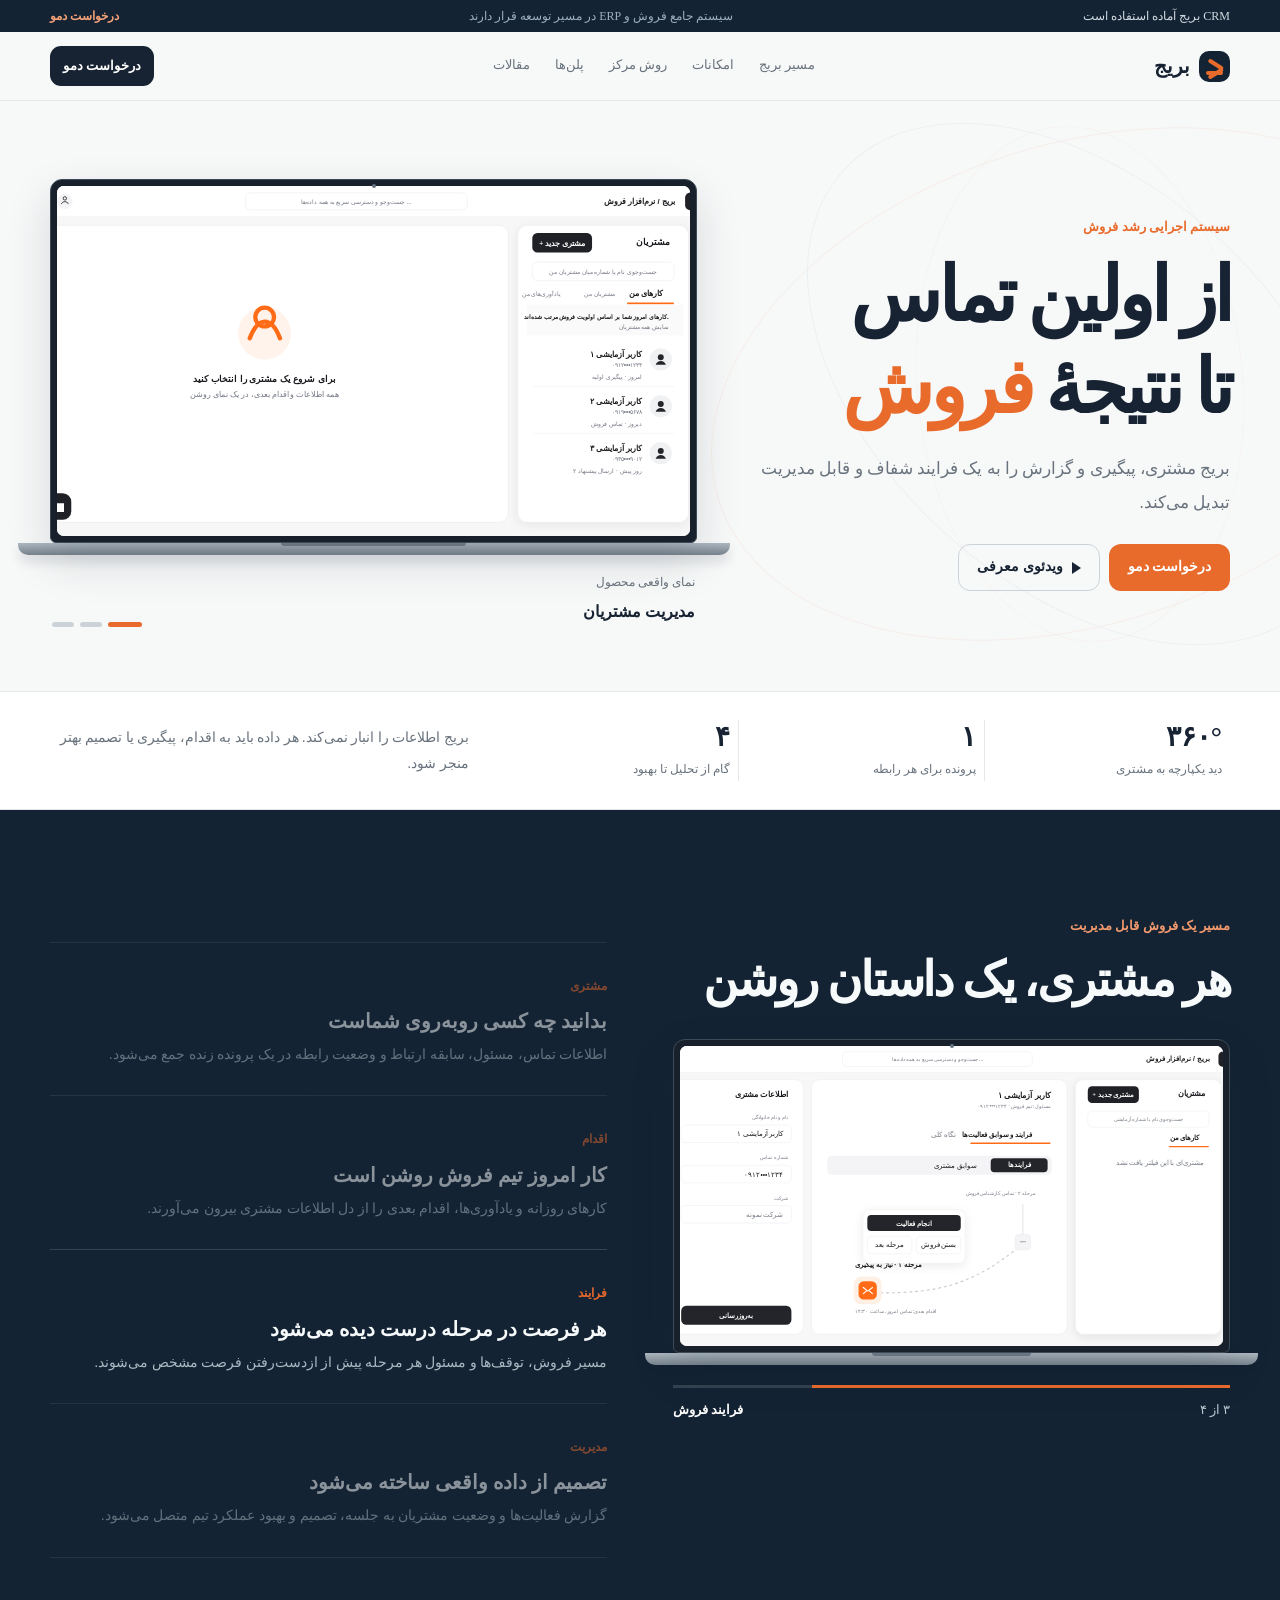
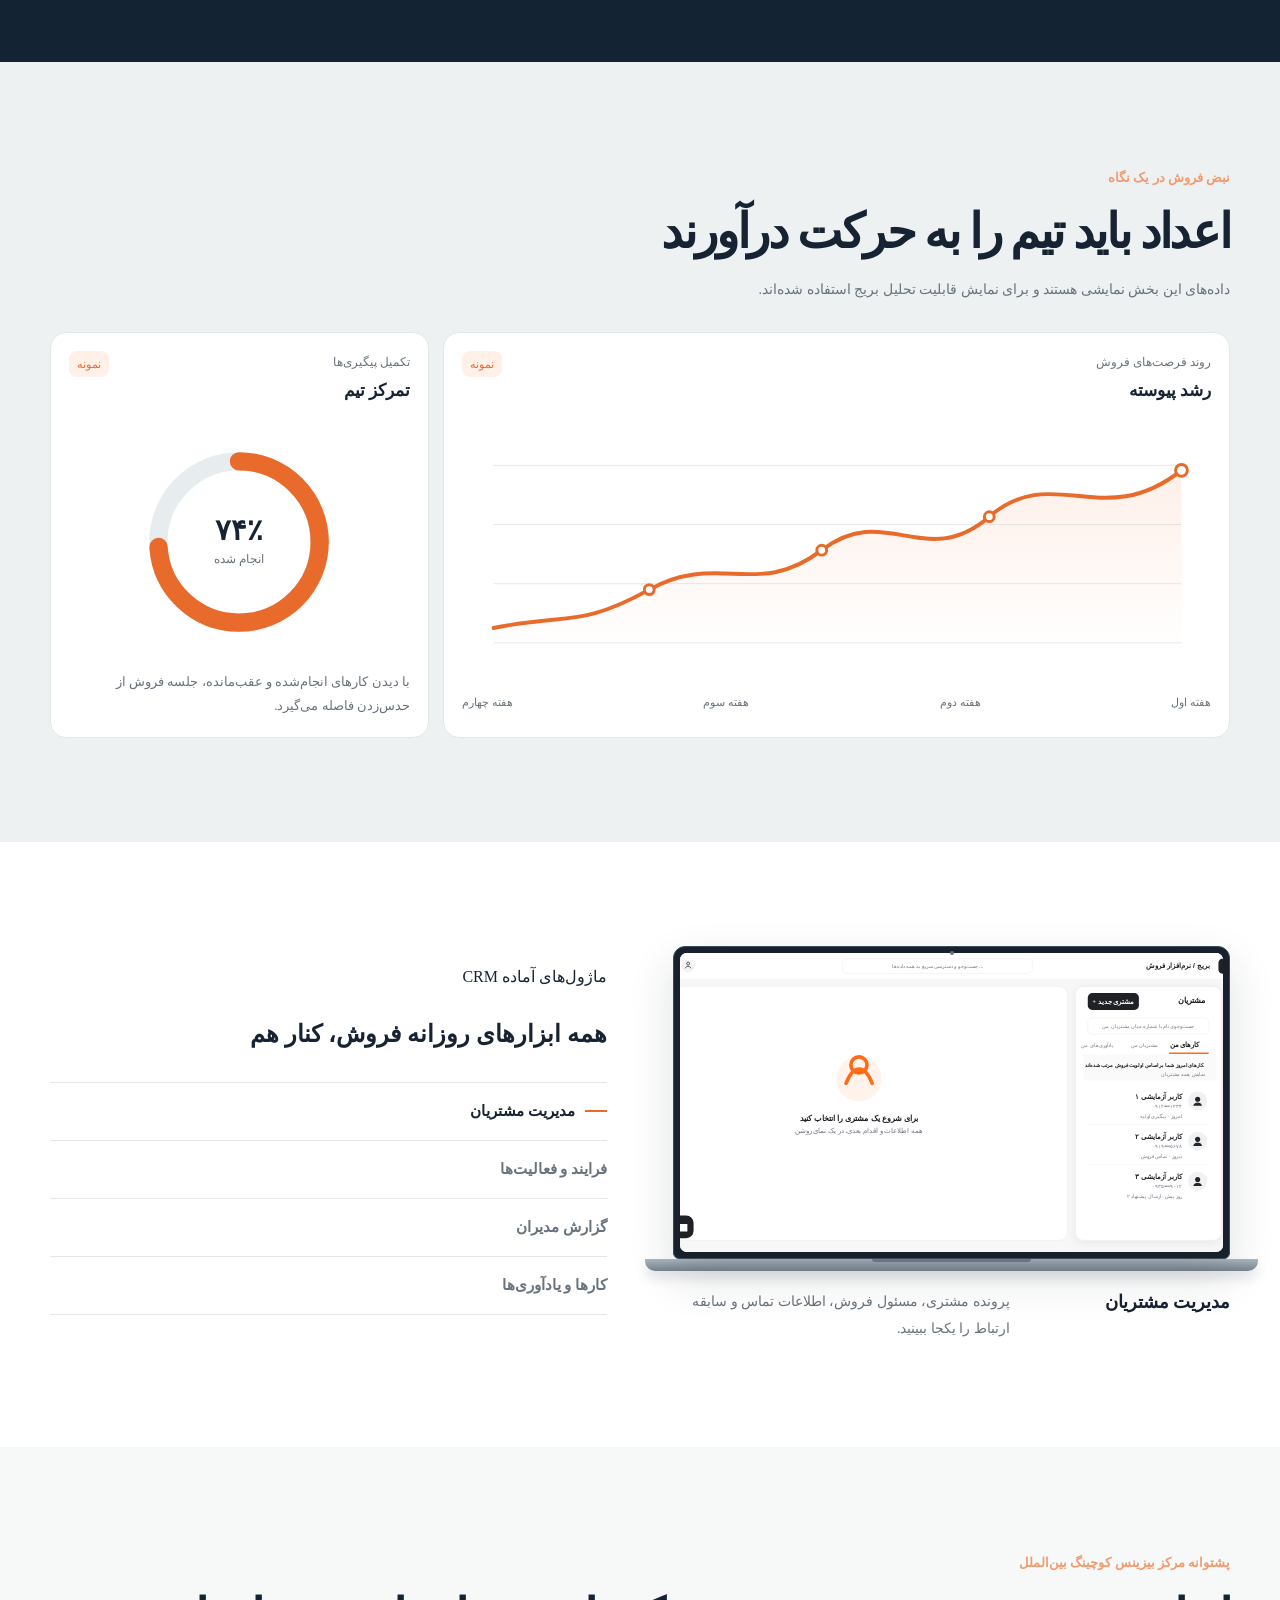
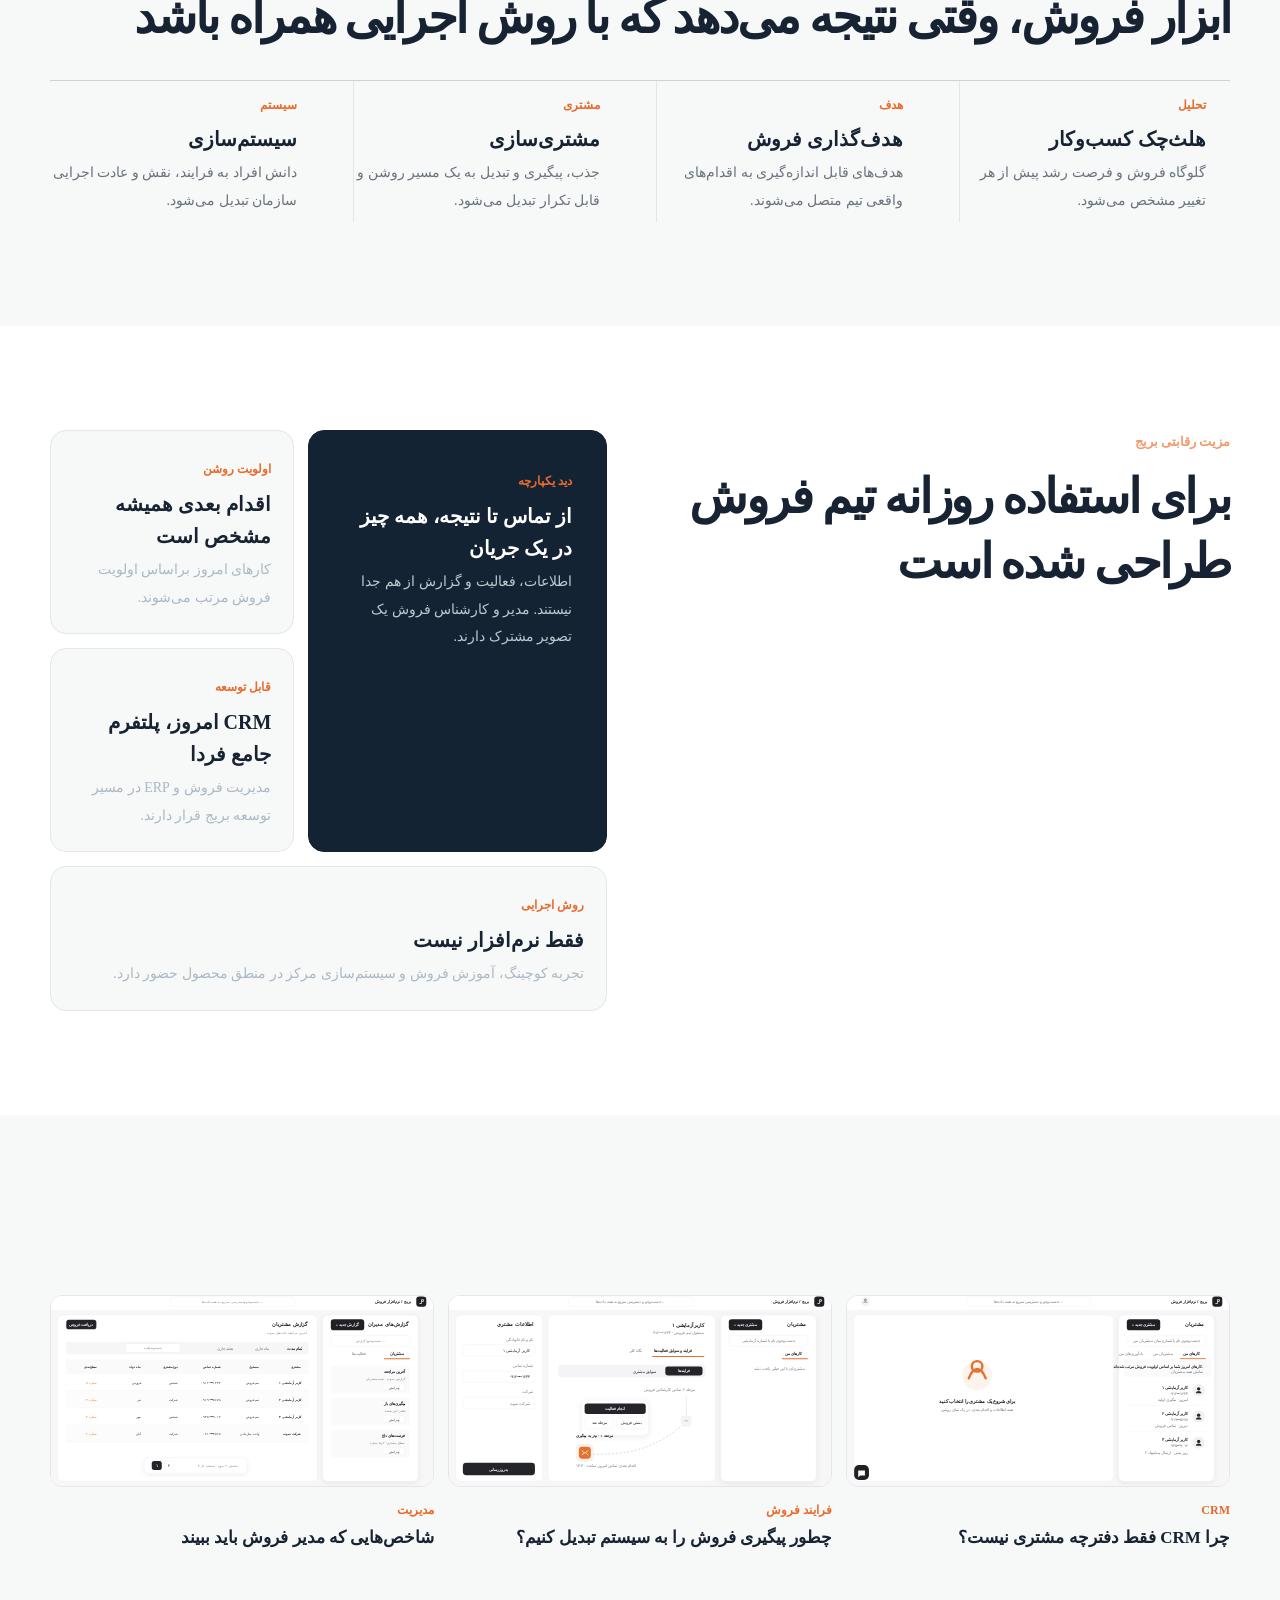
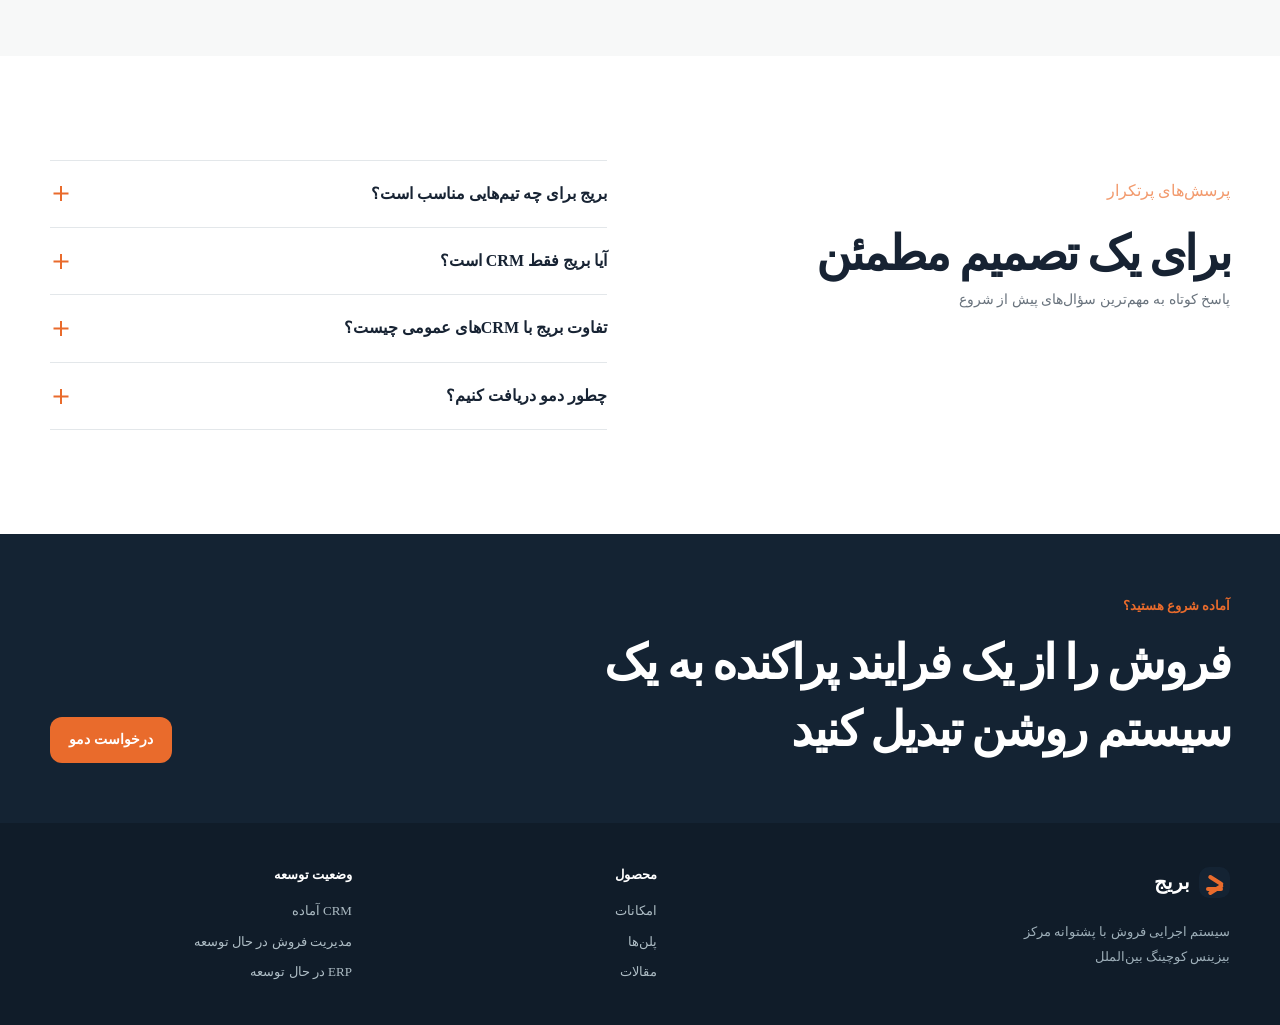
==== commit 6dab6114: "Refine Bridge for mobile-first typography and spacing" ====
--- a/index.html
+++ b/index.html
@@ -5,7 +5,8 @@
   <meta name="viewport" content="width=device-width, initial-scale=1">
   <meta name="description" content="بریج، پلتفرم مدیریت ارتباط با مشتری و سیستم اجرایی فروش با پشتوانه مرکز بیزینس کوچینگ بین‌الملل.">
   <title>بریج | سیستم اجرایی فروش</title>
-  <link rel="stylesheet" href="bridge-v3.css">
+  <link rel="stylesheet" href="fonts.css">
+  <link rel="stylesheet" href="bridge-v4.css">
   <link rel="icon" type="image/svg+xml" href="data:image/svg+xml,%3Csvg xmlns='http://www.w3.org/2000/svg' viewBox='0 0 64 64'%3E%3Crect width='64' height='64' rx='16' fill='%230b0e14'/%3E%3Cpath d='M12 40h40M18 31l14-14 14 14M23 47l9-9 9 9' fill='none' stroke='%23f36f2b' stroke-width='6' stroke-linecap='round' stroke-linejoin='round'/%3E%3C/svg%3E">
   <script>document.documentElement.classList.add('js')</script>
 </head>
--- a/fonts.css
+++ b/fonts.css
@@ -0,0 +1,23 @@
+@font-face {
+  font-family: "IRANSansX";
+  src: url("assets/fonts/IRANSansXFaNum-Regular.woff2") format("woff2");
+  font-style: normal;
+  font-weight: 400;
+  font-display: swap;
+}
+
+@font-face {
+  font-family: "IRANSansX";
+  src: url("assets/fonts/IRANSansXFaNum-DemiBold.woff2") format("woff2");
+  font-style: normal;
+  font-weight: 600;
+  font-display: swap;
+}
+
+@font-face {
+  font-family: "IRANSansX";
+  src: url("assets/fonts/IRANSansXFaNum-ExtraBold.woff2") format("woff2");
+  font-style: normal;
+  font-weight: 800;
+  font-display: swap;
+}
--- a/bridge-v4.css
+++ b/bridge-v4.css
@@ -0,0 +1,261 @@
+:root {
+  --paper: #f7f8f8;
+  --surface: #ffffff;
+  --ink: #172333;
+  --muted: #69737d;
+  --line: #e3e7ea;
+  --line-strong: #cbd3d9;
+  --accent: #e96b2c;
+  --accent-soft: #fff0e8;
+  --night: #142333;
+  --ease: cubic-bezier(.2, .75, .25, 1);
+  --radius: 16px;
+}
+
+* { box-sizing: border-box; }
+html { scroll-behavior: smooth; }
+body {
+  margin: 0;
+  color: var(--ink);
+  background: var(--paper);
+  font-family: "IRANSansX", Tahoma, sans-serif;
+  font-size: 16px;
+  font-weight: 400;
+  line-height: 1.9;
+  text-rendering: optimizeLegibility;
+  -webkit-font-smoothing: antialiased;
+}
+
+body, button, a { font-family: inherit; }
+a { color: inherit; text-decoration: none; }
+button { font: inherit; }
+img { display: block; max-width: 100%; }
+.container { width: min(100% - 32px, 1180px); margin-inline: auto; }
+.scroll-progress { position: fixed; inset: 0 0 auto; z-index: 20; height: 3px; background: var(--accent); transform: scaleX(0); transform-origin: right; pointer-events: none; }
+
+.announcement { display: none; }
+.site-header {
+  position: sticky;
+  top: 0;
+  z-index: 10;
+  background: rgba(247, 248, 248, .94);
+  border-bottom: 1px solid rgba(227, 231, 234, .94);
+  backdrop-filter: blur(16px);
+}
+.nav-wrap { display: grid; grid-template-columns: 1fr auto; align-items: center; gap: 10px 18px; padding-block: 12px; }
+.brand { display: inline-flex; align-items: center; gap: 9px; width: fit-content; font-size: 20px; font-weight: 800; }
+.brand-mark { position: relative; display: inline-block; width: 31px; height: 31px; border-radius: 10px; background: var(--night); overflow: hidden; }
+.brand-mark i { position: absolute; display: block; height: 4px; border-radius: 20px; background: var(--accent); }
+.brand-mark i:nth-child(1) { top: 16px; right: 7px; width: 17px; transform: rotate(-32deg); transform-origin: right; }
+.brand-mark i:nth-child(2) { top: 16px; right: 7px; width: 17px; transform: rotate(32deg); transform-origin: right; }
+.brand-mark i:nth-child(3) { right: 7px; bottom: 7px; width: 17px; }
+.site-header nav { grid-column: 1 / -1; display: flex; gap: 7px; min-width: 0; overflow-x: auto; padding: 1px 0 3px; scrollbar-width: none; }
+.site-header nav::-webkit-scrollbar { display: none; }
+.site-header nav a { flex: 0 0 auto; padding: 5px 10px; color: var(--muted); font-size: 13px; white-space: nowrap; border-radius: 10px; }
+.site-header nav a:hover, .site-header nav a:focus-visible { color: var(--ink); background: var(--surface); }
+.nav-cta { display: inline-flex; align-items: center; justify-content: center; min-height: 40px; padding: 7px 13px; color: #fff; background: var(--ink); border-radius: 11px; font-size: 13px; font-weight: 600; white-space: nowrap; }
+.nav-cta:hover, .nav-cta:focus-visible { background: var(--accent); }
+
+.hero { position: relative; overflow: hidden; padding: 54px 0 44px; background: var(--paper); }
+.hero-grid { display: flex; flex-direction: column; gap: 38px; }
+.hero-copy { position: relative; z-index: 1; max-width: 640px; }
+.hero-kicker, .section-copy > p, .story-heading > p, .method-heading > p, .advantages-heading > p, .faq-layout > .container > p, .final-cta p { margin: 0 0 10px; color: var(--accent); font-size: 13px; font-weight: 600; }
+.hero h1 { max-width: 12ch; margin: 0; color: var(--ink); font-size: clamp(2.35rem, 10vw, 4.7rem); font-weight: 800; letter-spacing: -.055em; line-height: 1.22; }
+.hero h1 span { display: block; }
+.hero h1 em { color: var(--accent); font-style: normal; }
+.hero-lead { max-width: 39rem; margin: 19px 0 0; color: var(--muted); font-size: 17px; line-height: 2; }
+.hero-actions { display: flex; flex-wrap: wrap; gap: 9px; margin-top: 24px; }
+.button { display: inline-flex; align-items: center; justify-content: center; min-height: 46px; padding: 9px 18px; border: 1px solid transparent; border-radius: 12px; cursor: pointer; font-size: 14px; font-weight: 600; transition: transform .25s var(--ease), background .25s ease, border-color .25s ease; }
+.button:hover, .button:focus-visible, .nav-cta:hover, .nav-cta:focus-visible { transform: translateY(-2px); }
+.button:active, .nav-cta:active { transform: translateY(0) scale(.98); }
+.button.primary { color: #fff; background: var(--accent); }
+.button.primary:hover, .button.primary:focus-visible { background: #d95d21; }
+.button.secondary { color: var(--ink); background: transparent; border-color: var(--line-strong); }
+.button.secondary:hover, .button.secondary:focus-visible { border-color: var(--ink); background: var(--surface); }
+.play-icon { width: 0; height: 0; margin-left: 9px; border-top: 6px solid transparent; border-bottom: 6px solid transparent; border-right: 0; border-left: 9px solid currentColor; }
+.hero-product { position: relative; min-width: 0; }
+.product-glow, .hero-orbit { display: none; }
+.macbook { width: 100%; min-width: 0; }
+.macbook-lid { position: relative; aspect-ratio: 16 / 9; padding: 6px; overflow: hidden; background: #18212b; border: 1px solid #3d4a57; border-radius: 12px 12px 6px 6px; box-shadow: 0 18px 45px rgba(20, 35, 51, .14); }
+.macbook-lid img { width: 100%; height: 100%; object-fit: cover; border-radius: 7px; background: #fff; transition: opacity .24s ease, transform .24s var(--ease); }
+.macbook-lid img.is-swapping { opacity: .1; transform: scale(.98); }
+.camera { position: absolute; top: 4px; left: 50%; z-index: 1; width: 4px; height: 4px; transform: translateX(-50%); border-radius: 50%; background: #66727f; }
+.macbook-base { width: 110%; height: 12px; margin-inline: -5%; background: linear-gradient(#aeb8c1, #77838d); border-radius: 0 0 10px 10px; box-shadow: 0 7px 12px rgba(20, 35, 51, .12); }
+.macbook-base i { display: block; width: 26%; height: 3px; margin-inline: auto; background: rgba(20, 35, 51, .35); border-radius: 0 0 5px 5px; }
+.slider-info { display: flex; align-items: end; justify-content: space-between; gap: 18px; width: 100%; margin-top: 16px; padding-inline: 2px; }
+.slider-info small, .chart-head small { display: block; color: var(--muted); font-size: 12px; }
+.slider-info strong { display: block; margin-top: 3px; font-size: 16px; font-weight: 600; }
+.slider-controls { display: flex; gap: 6px; align-items: center; }
+.slide-dot { width: 22px; height: 5px; padding: 0; border: 0; border-radius: 10px; background: var(--line-strong); cursor: pointer; transition: width .3s var(--ease), background .3s ease; }
+.slide-dot.active { width: 34px; background: var(--accent); }
+
+.proof-band { padding: 28px 0; background: var(--surface); border-block: 1px solid var(--line); }
+.proof-grid { display: grid; grid-template-columns: repeat(3, 1fr); gap: 14px; }
+.proof-grid article { padding-inline: 8px; border-left: 1px solid var(--line); }
+.proof-grid article:last-of-type { border-left: 0; }
+.proof-grid strong { display: block; font-size: 28px; font-weight: 800; line-height: 1.2; }
+.proof-grid span { display: block; margin-top: 4px; color: var(--muted); font-size: 12px; }
+.proof-grid p { grid-column: 1 / -1; margin: 14px 0 0; color: var(--muted); font-size: 14px; line-height: 1.8; }
+
+.section { padding: 74px 0; }
+.story { background: var(--night); color: #f7fafb; }
+.story-grid, .modules-layout, .advantages-layout, .faq-layout { display: flex; flex-direction: column; gap: 38px; }
+.story-heading h2, .section-copy h2, .method-heading h2, .advantages-heading h2, .faq-layout h2, .insights-heading h2 { margin: 0; font-size: clamp(1.9rem, 7vw, 3rem); font-weight: 800; letter-spacing: -.045em; line-height: 1.35; }
+.story-heading > p, .section-copy > p, .method-heading > p, .advantages-heading > p, .faq-layout > div > p { color: #f29a6d; }
+.story-stage { order: 1; }
+.story-steps { order: 2; }
+.story-macbook { margin-top: 26px; }
+.story-progress { height: 3px; margin-top: 20px; overflow: hidden; background: rgba(255,255,255,.14); }
+.story-progress span { display: block; width: 25%; height: 100%; background: var(--accent); transition: width .55s var(--ease); }
+.story-status { display: flex; justify-content: space-between; gap: 16px; margin-top: 10px; color: #bac6cf; font-size: 13px; }
+.story-status strong { color: #fff; font-weight: 600; }
+.story-step { padding: 27px 0; border-top: 1px solid rgba(255,255,255,.14); opacity: .52; transition: opacity .3s ease, padding .3s var(--ease); }
+.story-step:last-child { border-bottom: 1px solid rgba(255,255,255,.14); }
+.story-step.active { opacity: 1; }
+.story-step > span, .advantage-grid span, .method-grid span { color: var(--accent); font-size: 12px; font-weight: 600; }
+.story-step h3, .method-grid h3, .advantage-grid h3 { margin: 5px 0 4px; font-size: 20px; font-weight: 600; line-height: 1.6; }
+.story-step p, .method-grid p, .advantage-grid p { margin: 0; color: #abb9c3; font-size: 14px; line-height: 1.95; }
+
+.pulse { background: #edf1f2; }
+.section-copy { max-width: 650px; margin-bottom: 28px; }
+.section-copy > span { display: block; margin-top: 12px; color: var(--muted); font-size: 14px; }
+.pulse-grid { display: grid; gap: 14px; }
+.chart-card { padding: 18px; background: var(--surface); border: 1px solid var(--line); border-radius: var(--radius); }
+.chart-head { display: flex; align-items: start; justify-content: space-between; gap: 16px; }
+.chart-head strong { display: block; margin-top: 2px; font-size: 17px; font-weight: 600; }
+.chart-head > span { padding: 3px 8px; color: var(--accent); background: var(--accent-soft); border-radius: 8px; font-size: 11px; }
+.line-chart { width: 100%; height: auto; margin-top: 18px; overflow: visible; }
+.chart-grid-lines path { fill: none; stroke: #e6eaec; stroke-width: 1; }
+.trend-area { fill: url(#areaGradient); opacity: .28; }
+.trend-line { fill: none; stroke: var(--accent); stroke-width: 4; stroke-linecap: round; stroke-dasharray: 1; stroke-dashoffset: 1; transition: stroke-dashoffset 1.4s var(--ease); }
+.chart-visible .trend-line { stroke-dashoffset: 0; }
+.chart-points circle { fill: var(--surface); stroke: var(--accent); stroke-width: 3; opacity: 0; transform: scale(.4); transform-box: fill-box; transform-origin: center; transition: opacity .4s ease, transform .5s var(--ease); }
+.chart-visible .chart-points circle { opacity: 1; transform: scale(1); }
+.chart-visible .chart-points circle:nth-child(2) { transition-delay: .15s; }
+.chart-visible .chart-points circle:nth-child(3) { transition-delay: .3s; }
+.chart-visible .chart-points circle:nth-child(4) { transition-delay: .45s; }
+.chart-months { display: flex; justify-content: space-between; color: var(--muted); font-size: 11px; }
+.donut-wrap { position: relative; width: min(220px, 72%); margin: 24px auto 18px; }
+.donut { display: block; width: 100%; transform: rotate(-90deg); }
+.donut circle { fill: none; stroke-width: 15; }
+.donut-track { stroke: #e7ecee; }
+.donut-value { stroke: var(--accent); stroke-linecap: round; stroke-dasharray: 0 100; transition: stroke-dasharray 1.5s var(--ease); }
+.chart-visible .donut-value { stroke-dasharray: 74 100; }
+.donut-wrap > div { position: absolute; inset: 0; display: grid; place-content: center; text-align: center; }
+.donut-wrap strong { display: block; font-size: 29px; font-weight: 800; line-height: 1.2; }
+.donut-wrap span { color: var(--muted); font-size: 12px; }
+.donut-card p { margin: 0; color: var(--muted); font-size: 13px; line-height: 1.9; }
+
+.modules { background: var(--surface); }
+.module-copy h2 { margin-bottom: 24px; }
+.module-tabs { display: grid; gap: 0; border-top: 1px solid var(--line); }
+.module-tab { display: flex; align-items: center; width: 100%; min-height: 58px; padding: 7px 0; color: var(--muted); background: transparent; border: 0; border-bottom: 1px solid var(--line); text-align: right; cursor: pointer; font-size: 15px; font-weight: 600; transition: color .25s ease, padding .3s var(--ease); }
+.module-tab::before { content: ""; width: 0; height: 2px; margin-left: 0; background: var(--accent); transition: width .3s var(--ease), margin .3s var(--ease); }
+.module-tab.active { color: var(--ink); }
+.module-tab.active::before { width: 22px; margin-left: 10px; }
+.module-caption { margin-top: 14px; }
+.module-caption strong { display: block; font-size: 18px; font-weight: 600; }
+.module-caption p { margin: 4px 0 0; color: var(--muted); font-size: 14px; }
+
+.method { background: var(--paper); }
+.method-grid { display: grid; gap: 0; margin-top: 30px; border-top: 1px solid var(--line-strong); }
+.method-grid article { padding: 22px 0; border-bottom: 1px solid var(--line); }
+.method-grid h3 { margin-top: 4px; }
+.method-grid p { color: var(--muted); }
+.advantages { background: var(--surface); }
+.advantage-grid { display: grid; gap: 14px; }
+.advantage-grid article { padding: 22px; background: var(--paper); border: 1px solid var(--line); border-radius: var(--radius); }
+.advantage-grid .advantage-main { background: var(--night); border-color: var(--night); }
+.advantage-main h3 { color: #fff; }
+.advantage-main p { color: #bdc8d0; }
+.insights { background: var(--paper); }
+.insights-heading { display: flex; align-items: end; justify-content: space-between; gap: 16px; margin-bottom: 22px; }
+.insights-heading h2 { font-size: clamp(1.65rem, 6vw, 2.5rem); }
+.insights-heading a { flex: 0 0 auto; color: var(--accent); font-size: 13px; font-weight: 600; }
+.insight-grid { display: grid; gap: 14px; }
+.insight-grid a { min-width: 0; }
+.insight-grid img { width: 100%; aspect-ratio: 16 / 8; object-fit: cover; border: 1px solid var(--line); border-radius: 12px; filter: saturate(.78); transition: transform .4s var(--ease), filter .3s ease; }
+.insight-grid a:hover img { transform: translateY(-3px); filter: saturate(1); }
+.insight-grid span { display: block; margin-top: 12px; color: var(--accent); font-size: 12px; font-weight: 600; }
+.insight-grid h3 { margin: 3px 0 0; font-size: 17px; line-height: 1.6; font-weight: 600; }
+.faq { background: var(--surface); }
+.faq-layout > div > span { display: block; color: var(--muted); font-size: 14px; }
+.faq-list { border-top: 1px solid var(--line); }
+.faq details { border-bottom: 1px solid var(--line); }
+.faq summary { position: relative; padding: 18px 0 18px 30px; list-style: none; cursor: pointer; font-size: 16px; font-weight: 600; }
+.faq summary::-webkit-details-marker { display: none; }
+.faq summary i { position: absolute; left: 2px; top: 50%; width: 17px; height: 17px; transform: translateY(-50%); }
+.faq summary i::before, .faq summary i::after { content: ""; position: absolute; left: 50%; top: 50%; width: 15px; height: 2px; background: var(--accent); transform: translate(-50%, -50%); transition: transform .3s var(--ease); }
+.faq summary i::after { transform: translate(-50%, -50%) rotate(90deg); }
+.faq details[open] summary i::after { transform: translate(-50%, -50%) rotate(0); }
+.faq details p { max-width: 58ch; margin: -3px 0 18px; color: var(--muted); font-size: 14px; }
+.final-cta { padding: 60px 0; color: #fff; background: var(--night); }
+.final-cta h2 { max-width: 730px; margin: 0; font-size: clamp(1.9rem, 7vw, 3rem); line-height: 1.4; font-weight: 800; letter-spacing: -.04em; }
+.final-cta .button { margin-top: 24px; }
+footer { padding: 40px 0; color: #c4d0d7; background: #101c29; }
+.footer-grid { display: grid; gap: 32px; }
+.footer-brand { color: #fff; }
+.footer-grid p { max-width: 33ch; margin: 12px 0 0; color: #9eafb9; font-size: 13px; }
+.footer-grid > div:not(:first-child) { display: grid; align-content: start; gap: 6px; color: #aebdc5; font-size: 13px; }
+.footer-grid > div:not(:first-child) strong { margin-bottom: 5px; color: #fff; font-weight: 600; }
+.footer-grid > div:not(:first-child) a:hover { color: #fff; }
+.video-dialog { width: min(720px, calc(100% - 28px)); padding: 0; color: #fff; background: #101821; border: 1px solid #394652; border-radius: var(--radius); box-shadow: 0 20px 70px rgba(0,0,0,.35); }
+.video-dialog::backdrop { background: rgba(10, 17, 24, .7); backdrop-filter: blur(5px); }
+.dialog-close { position: absolute; top: 12px; left: 12px; z-index: 1; width: 36px; height: 36px; padding: 0; color: #fff; background: rgba(255,255,255,.1); border: 0; border-radius: 50%; cursor: pointer; font-size: 24px; line-height: 1; }
+.video-placeholder { display: grid; place-items: center; min-height: 320px; padding: 36px 20px; text-align: center; }
+.video-placeholder h2 { margin: 18px 0 4px; font-size: 24px; }
+.video-placeholder p { margin: 0; color: #b9c5cc; font-size: 14px; }
+.play-large { width: 0; height: 0; border-top: 13px solid transparent; border-bottom: 13px solid transparent; border-left: 20px solid var(--accent); }
+
+.js [data-reveal] { opacity: 0; transform: translateY(14px); transition: opacity .65s ease, transform .65s var(--ease); }
+.js [data-reveal].is-visible { opacity: 1; transform: none; }
+@media (prefers-reduced-motion: reduce) {
+  *, *::before, *::after { scroll-behavior: auto !important; animation-duration: .01ms !important; transition-duration: .01ms !important; }
+  .js [data-reveal] { opacity: 1; transform: none; }
+}
+
+@media (min-width: 700px) {
+  .container { width: min(100% - 48px, 1180px); }
+  .nav-wrap { grid-template-columns: auto 1fr auto; padding-block: 14px; }
+  .site-header nav { grid-column: auto; justify-content: center; gap: 5px; overflow: visible; }
+  .hero { padding: 78px 0 64px; }
+  .hero-grid { display: grid; grid-template-columns: minmax(0, .85fr) minmax(0, 1.15fr); align-items: center; gap: 54px; }
+  .hero-product { order: 2; }
+  .hero-copy { order: 1; }
+  .hero-macbook { max-width: 690px; margin-inline: auto; }
+  .proof-grid { grid-template-columns: repeat(3, 1fr) 1.8fr; align-items: center; gap: 0; }
+  .proof-grid p { grid-column: auto; margin: 0; padding-right: 24px; }
+  .story-grid, .modules-layout, .advantages-layout, .faq-layout { display: grid; grid-template-columns: minmax(0, 1fr) minmax(0, 1fr); gap: 66px; align-items: start; }
+  .story-stage { position: sticky; top: 104px; }
+  .story-steps { padding-top: 28px; }
+  .pulse-grid { grid-template-columns: minmax(0, 1.35fr) minmax(260px, .65fr); }
+  .module-view { order: 1; }
+  .module-copy { order: 2; }
+  .module-caption { display: grid; grid-template-columns: .75fr 1.25fr; gap: 18px; align-items: start; }
+  .method-grid { grid-template-columns: repeat(2, 1fr); column-gap: 38px; }
+  .advantage-grid { grid-template-columns: 1fr 1fr; }
+  .advantage-main { grid-column: 1 / -1; }
+  .advantage-wide { grid-column: 1 / -1; }
+  .insight-grid { grid-template-columns: repeat(3, 1fr); }
+  .final-cta-inner { display: flex; align-items: end; justify-content: space-between; gap: 34px; }
+  .final-cta .button { margin: 0; flex: 0 0 auto; }
+  .footer-grid { grid-template-columns: 1.5fr .7fr .9fr; gap: 70px; }
+}
+
+@media (min-width: 1050px) {
+  .announcement { display: block; color: #d2dce2; background: var(--night); font-size: 12px; }
+  .announcement-inner { display: flex; align-items: center; justify-content: space-between; gap: 20px; min-height: 32px; }
+  .announcement-note { color: #9eb0bc; }
+  .announcement a { color: #f3a177; font-weight: 600; }
+  .hero-orbit { display: block; position: absolute; top: 48%; right: -180px; width: 760px; height: 480px; transform: translateY(-50%); opacity: .28; pointer-events: none; }
+  .hero-orbit i { position: absolute; inset: 0; border: 1px solid rgba(233,107,44,.25); border-radius: 50%; transform: rotate(-18deg); }
+  .hero-orbit i:nth-child(2) { transform: rotate(42deg) scale(.84); border-color: rgba(76, 105, 135, .25); }
+  .hero-orbit i:nth-child(3) { transform: rotate(85deg) scale(.68); border-color: rgba(233,107,44,.18); }
+  .section { padding: 104px 0; }
+  .method-grid { grid-template-columns: repeat(4, 1fr); gap: 0 32px; }
+  .method-grid article { border-bottom: 0; border-left: 1px solid var(--line); padding: 8px 24px 8px 0; }
+  .method-grid article:last-child { border-left: 0; }
+  .advantage-grid { grid-template-columns: 1.1fr .9fr; }
+  .advantage-main { grid-column: auto; grid-row: span 2; padding: 34px !important; }
+  .advantage-wide { grid-column: 1 / -1; }
+}
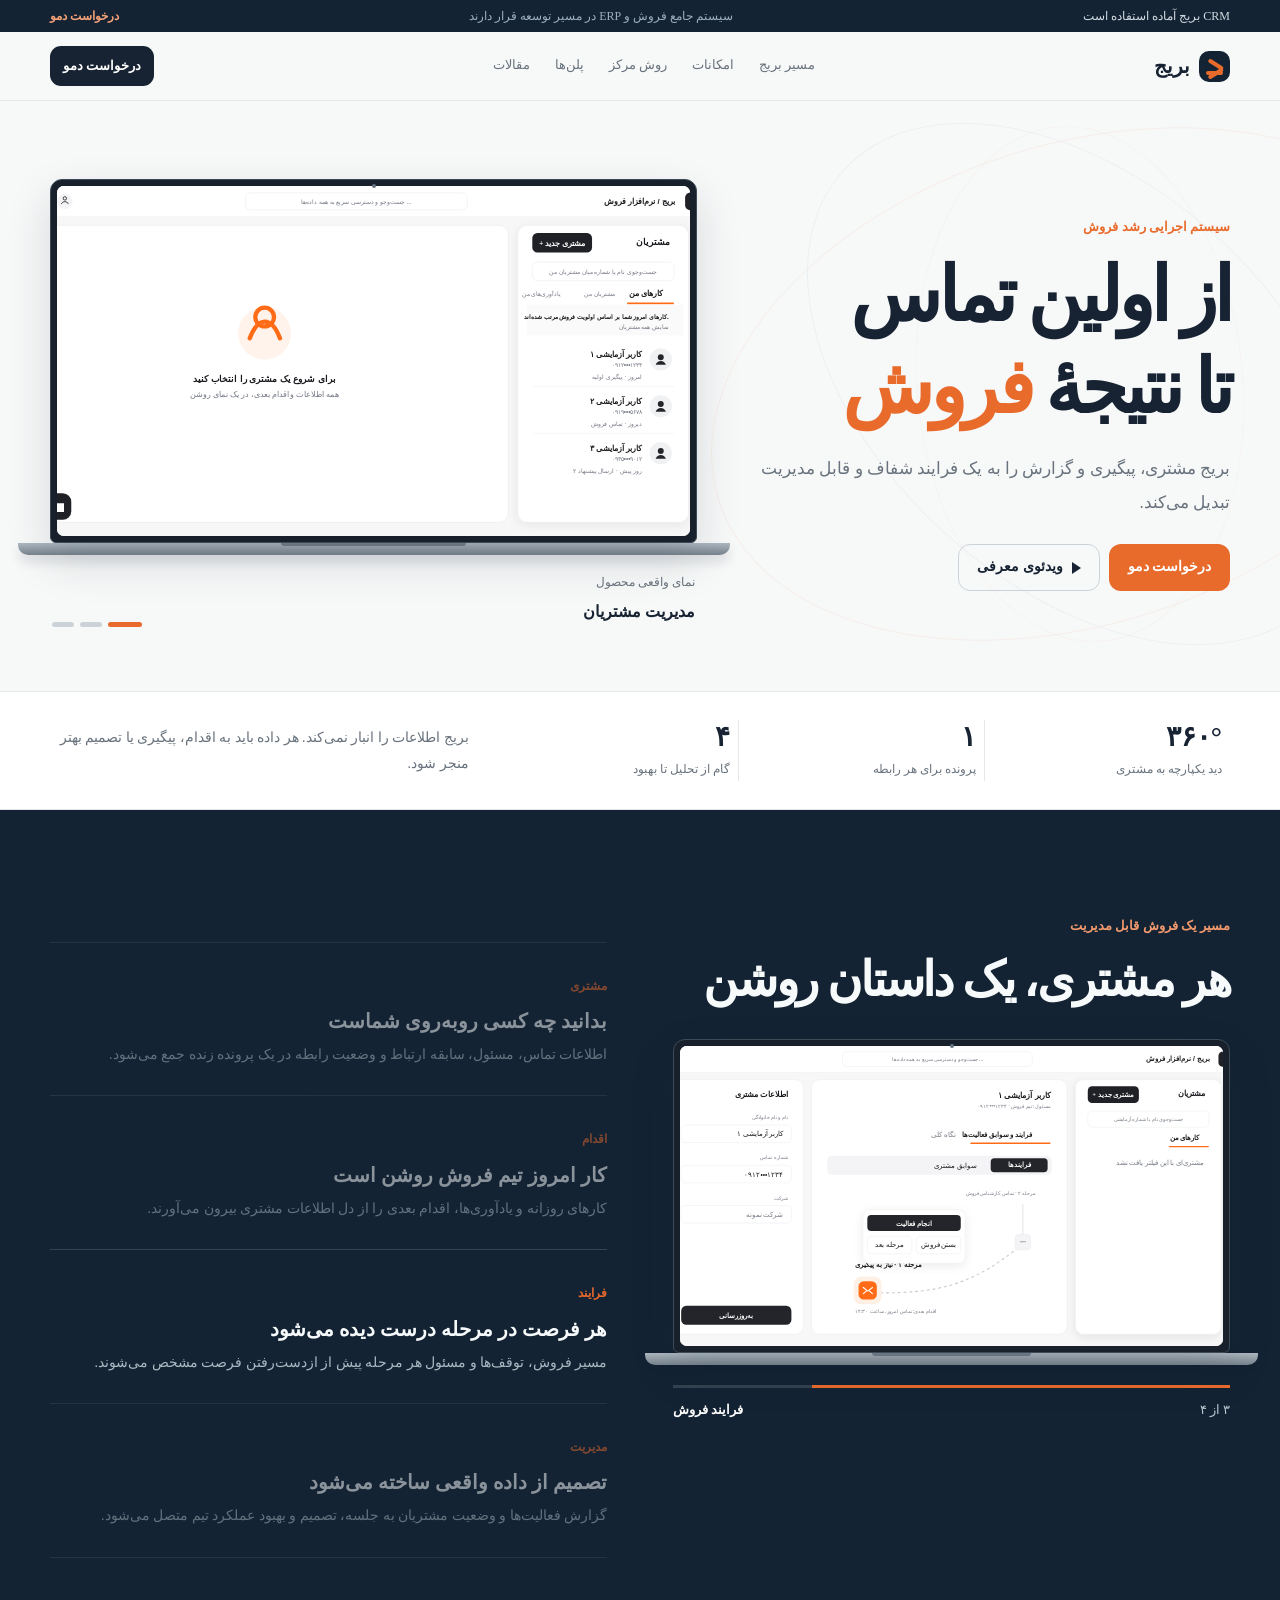
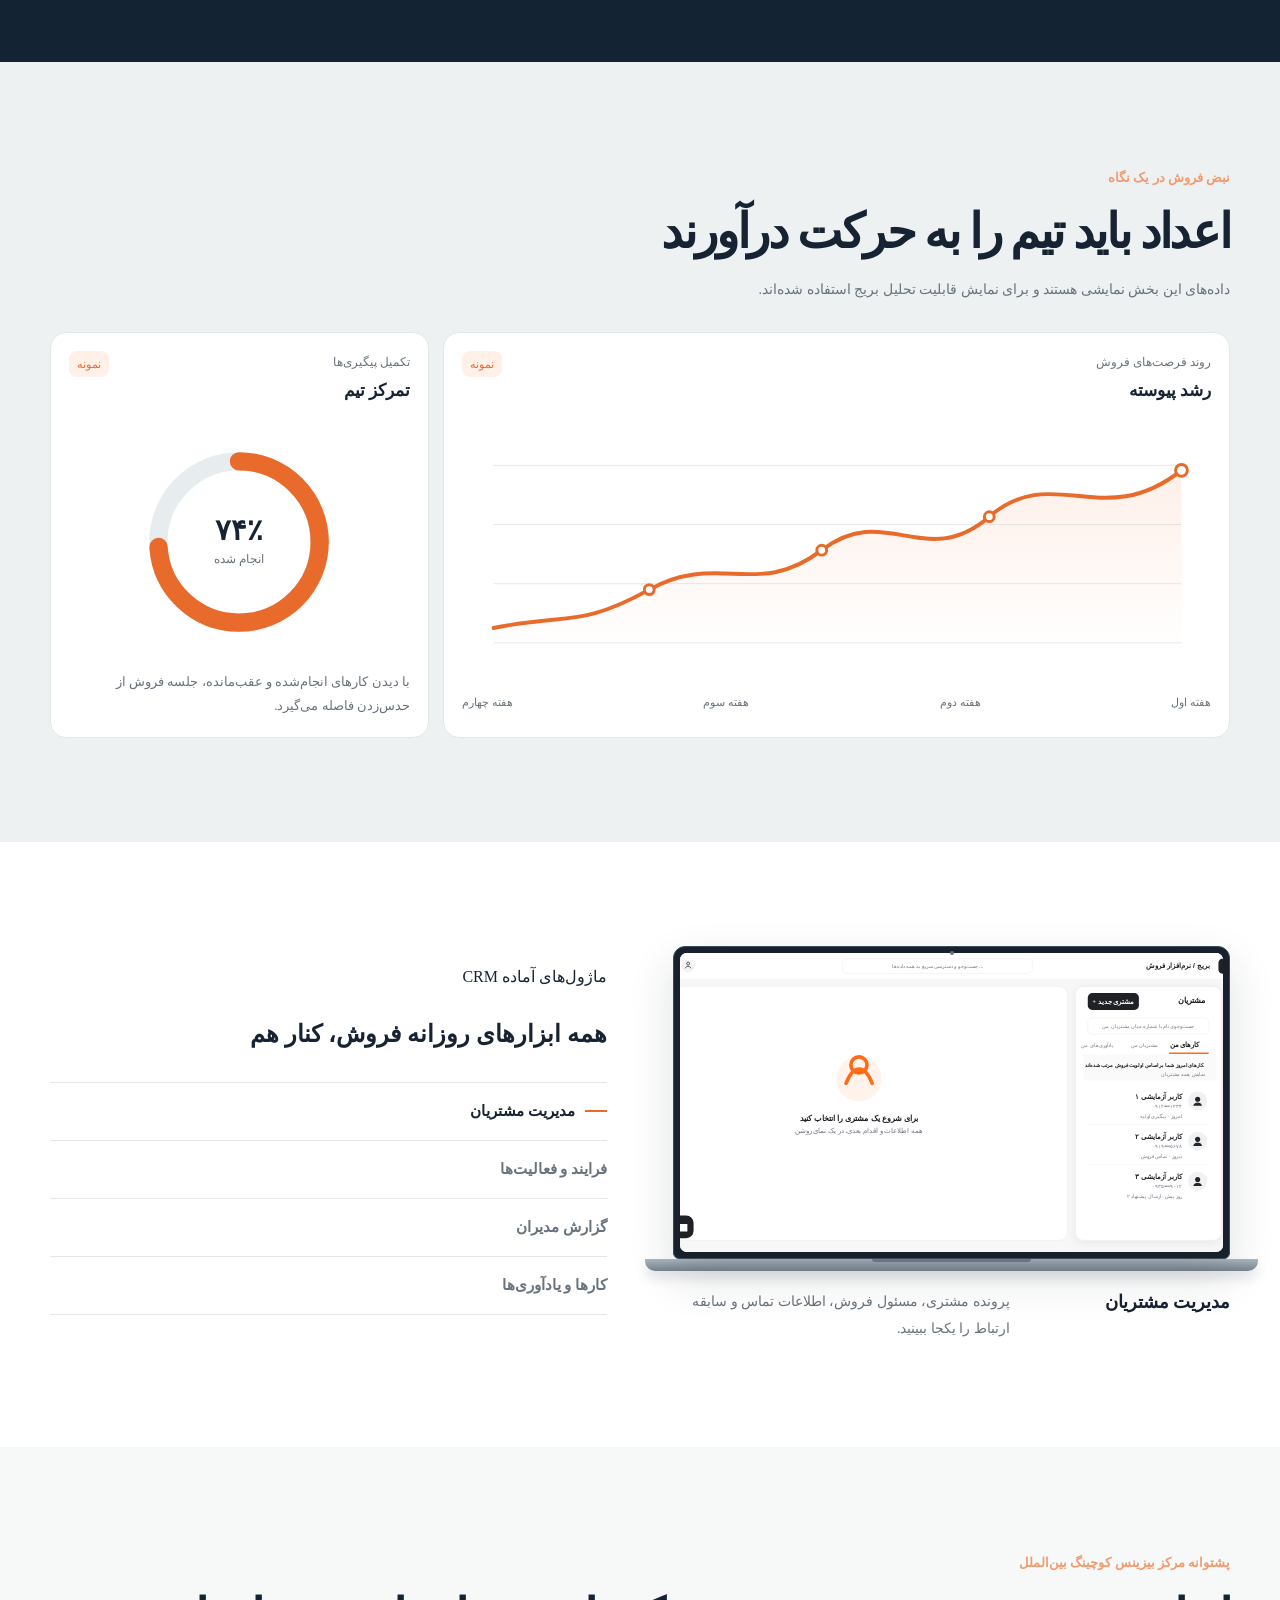
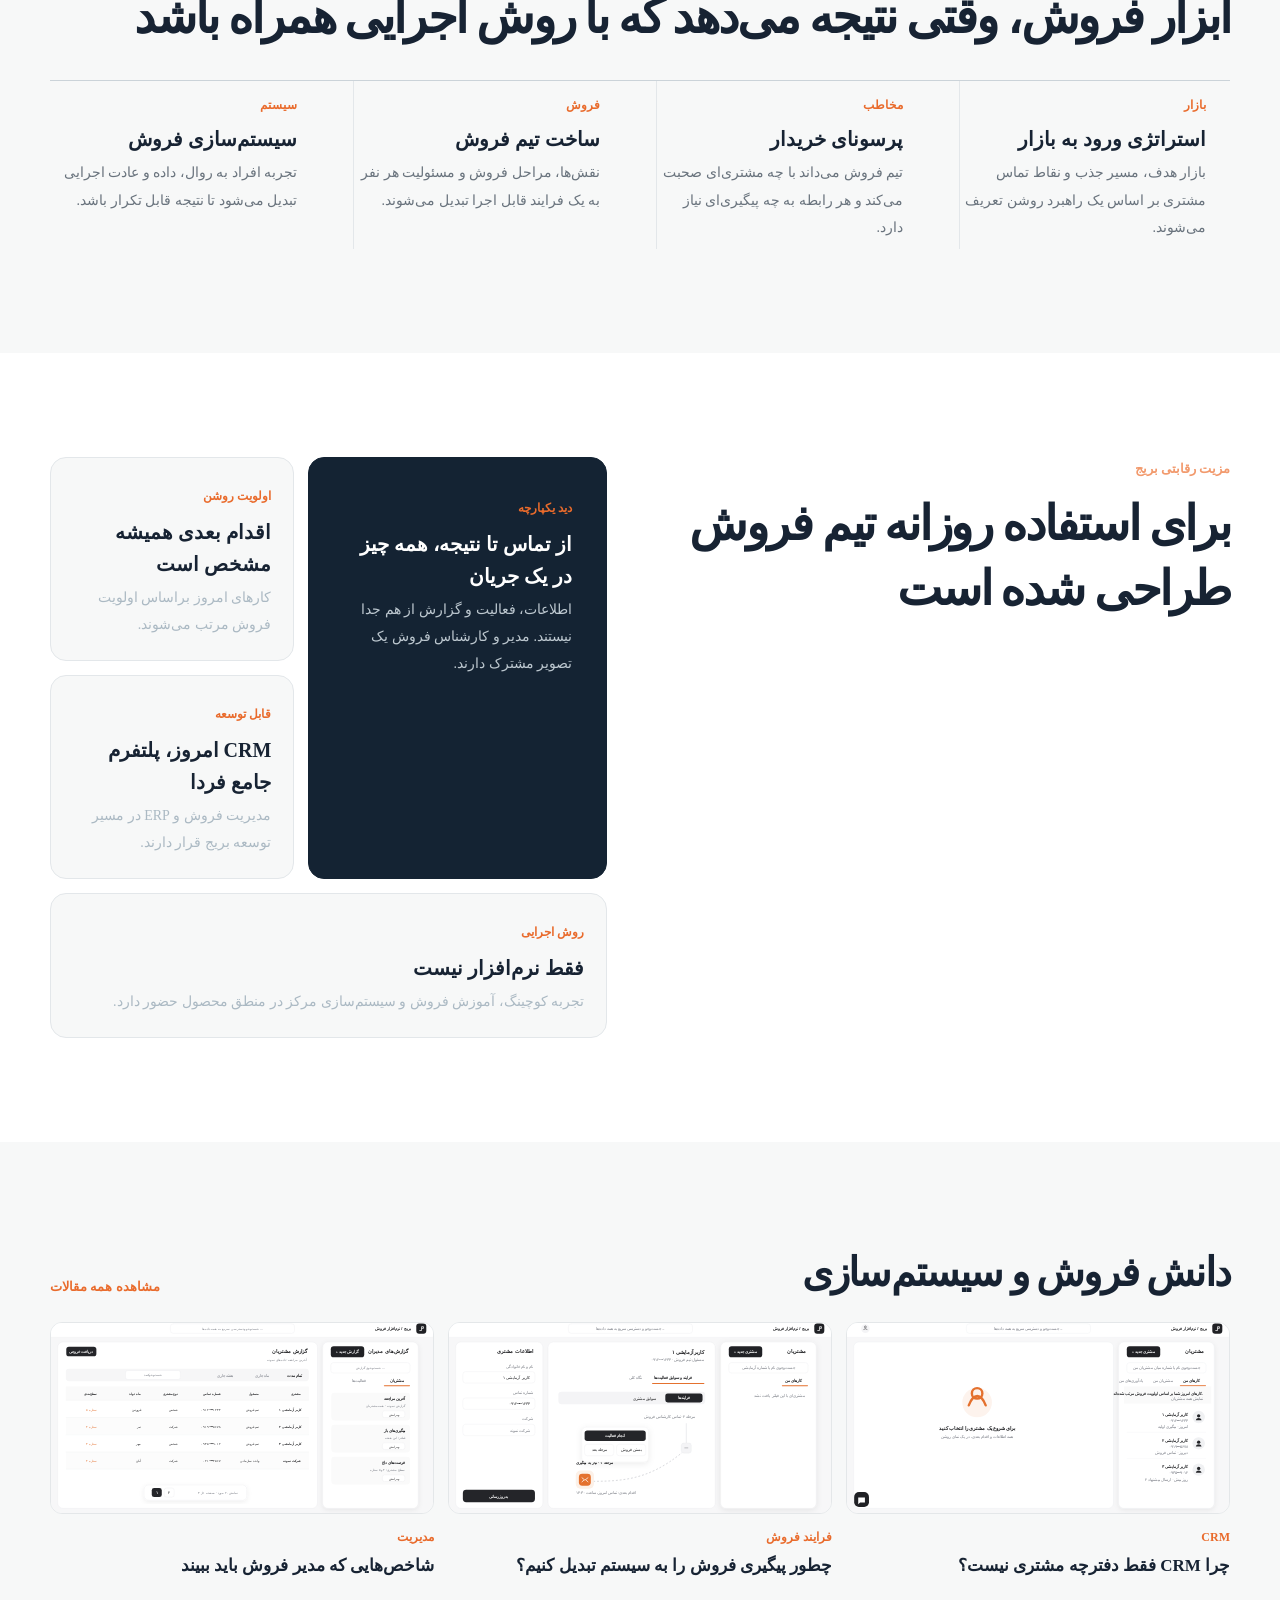
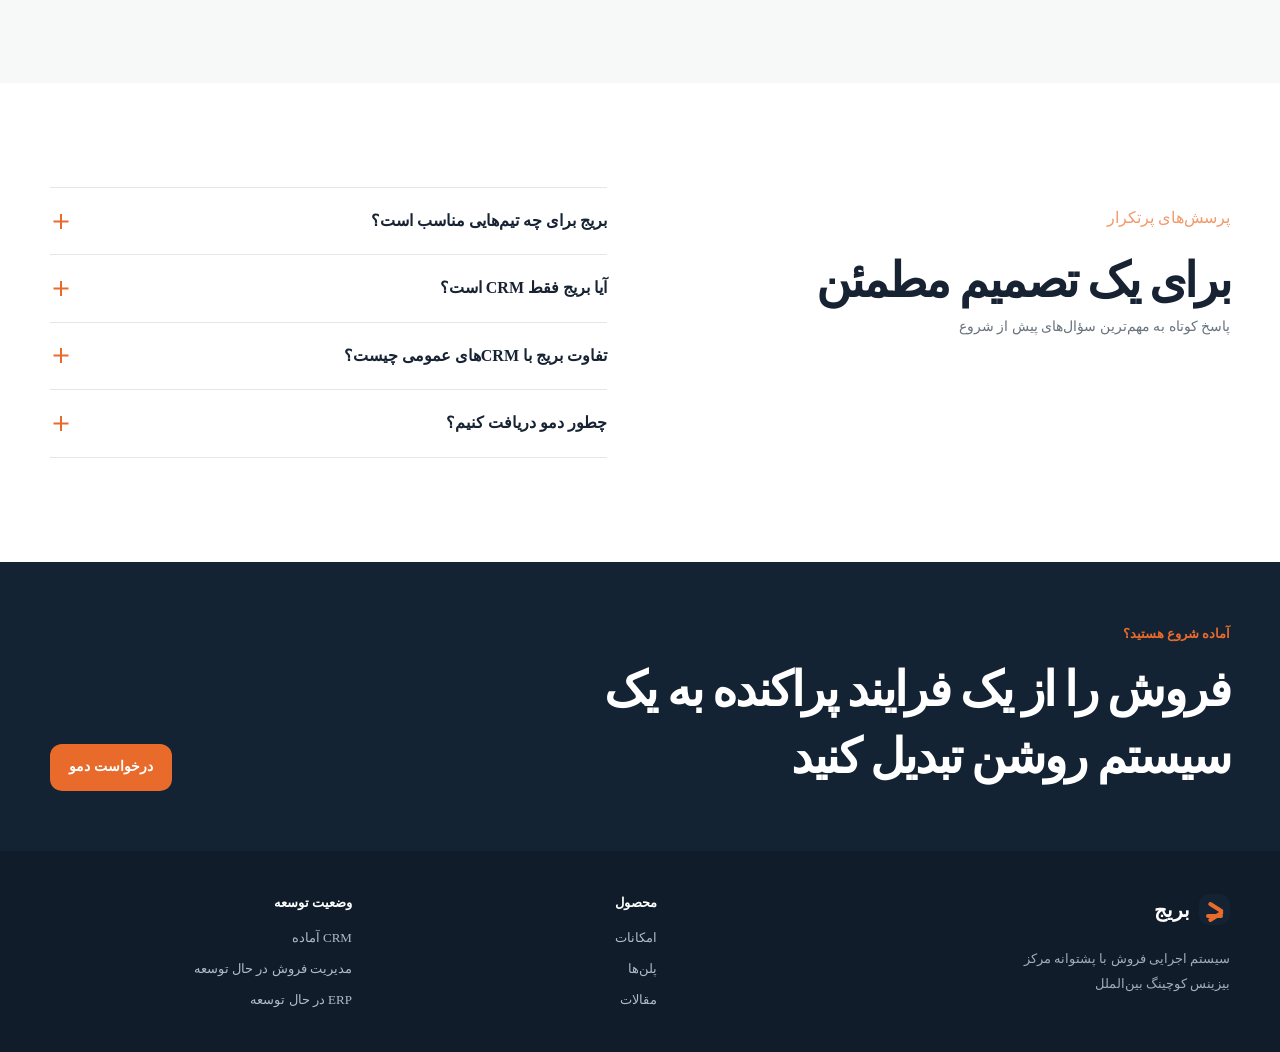
==== commit 5d0ffdce: "Polish typography and add back to top control" ====
--- a/index.html
+++ b/index.html
@@ -192,10 +192,10 @@
           <h2>ابزار فروش، وقتی نتیجه می‌دهد که با روش اجرایی همراه باشد</h2>
         </div>
         <div class="method-grid">
-          <article data-reveal><span>تحلیل</span><h3>هلث‌چک کسب‌وکار</h3><p>گلوگاه فروش و فرصت رشد پیش از هر تغییر مشخص می‌شود.</p></article>
-          <article data-reveal><span>هدف</span><h3>هدف‌گذاری فروش</h3><p>هدف‌های قابل اندازه‌گیری به اقدام‌های واقعی تیم متصل می‌شوند.</p></article>
-          <article data-reveal><span>مشتری</span><h3>مشتری‌سازی</h3><p>جذب، پیگیری و تبدیل به یک مسیر روشن و قابل تکرار تبدیل می‌شود.</p></article>
-          <article data-reveal><span>سیستم</span><h3>سیستم‌سازی</h3><p>دانش افراد به فرایند، نقش و عادت اجرایی سازمان تبدیل می‌شود.</p></article>
+      <article data-reveal><span>بازار</span><h3>استراتژی ورود به بازار</h3><p>بازار هدف، مسیر جذب و نقاط تماس مشتری بر اساس یک راهبرد روشن تعریف می‌شوند.</p></article>
+      <article data-reveal><span>مخاطب</span><h3>پرسونای خریدار</h3><p>تیم فروش می‌داند با چه مشتری‌ای صحبت می‌کند و هر رابطه به چه پیگیری‌ای نیاز دارد.</p></article>
+      <article data-reveal><span>فروش</span><h3>ساخت تیم فروش</h3><p>نقش‌ها، مراحل فروش و مسئولیت هر نفر به یک فرایند قابل اجرا تبدیل می‌شوند.</p></article>
+      <article data-reveal><span>سیستم</span><h3>سیستم‌سازی فروش</h3><p>تجربه افراد به روال، داده و عادت اجرایی تبدیل می‌شود تا نتیجه قابل تکرار باشد.</p></article>
         </div>
       </div>
     </section>
@@ -259,6 +259,9 @@
     <div class="video-placeholder"><span class="play-large" aria-hidden="true"></span><h2 id="videoTitle">ویدئوی معرفی بریج</h2><p>فایل ویدئوی نهایی در این قاب قرار می‌گیرد.</p></div>
   </dialog>
 
+  <button class="back-to-top" type="button" aria-label="بازگشت به بالای صفحه" title="بازگشت به بالا">↑</button>
+
   <script src="bridge-v3.js"></script>
+  <script src="back-to-top.js"></script>
 </body>
 </html>
--- a/bridge-v4.css
+++ b/bridge-v4.css
@@ -32,6 +32,10 @@
 img { display: block; max-width: 100%; }
 .container { width: min(100% - 32px, 1180px); margin-inline: auto; }
 .scroll-progress { position: fixed; inset: 0 0 auto; z-index: 20; height: 3px; background: var(--accent); transform: scaleX(0); transform-origin: right; pointer-events: none; }
+.back-to-top { position: fixed; inset-inline-start: 17px; bottom: 17px; z-index: 25; display: grid; place-items: center; width: 43px; height: 43px; padding: 0; color: #fff; background: var(--ink); border: 1px solid rgba(255,255,255,.16); border-radius: 13px; box-shadow: 0 10px 24px rgba(20,35,51,.17); cursor: pointer; font-size: 23px; line-height: 1; opacity: 0; transform: translateY(10px); pointer-events: none; transition: opacity .25s ease, transform .25s var(--ease), background .25s ease; }
+.back-to-top.is-visible { opacity: 1; transform: none; pointer-events: auto; }
+.back-to-top:hover, .back-to-top:focus-visible { background: var(--accent); }
+.back-to-top:focus-visible { outline: 3px solid rgba(233,107,44,.28); outline-offset: 3px; }
 
 .announcement { display: none; }
 .site-header {
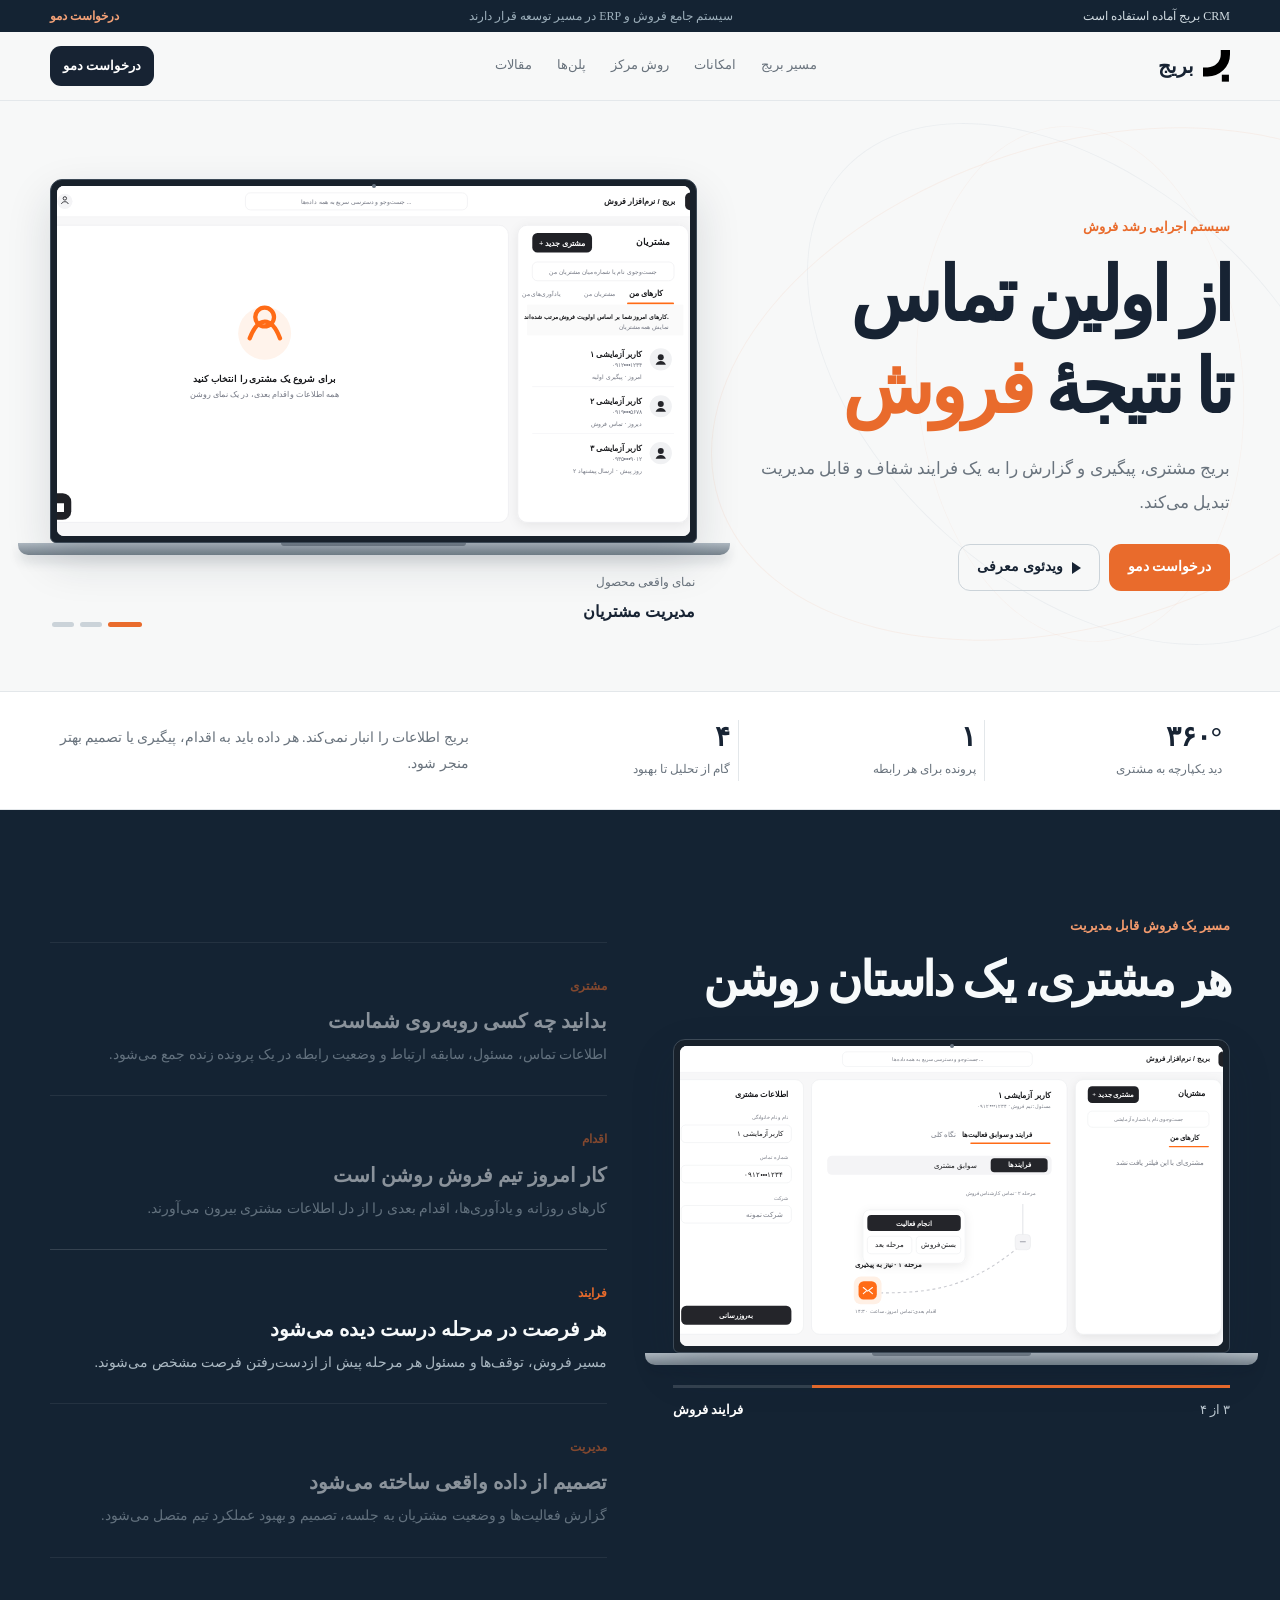
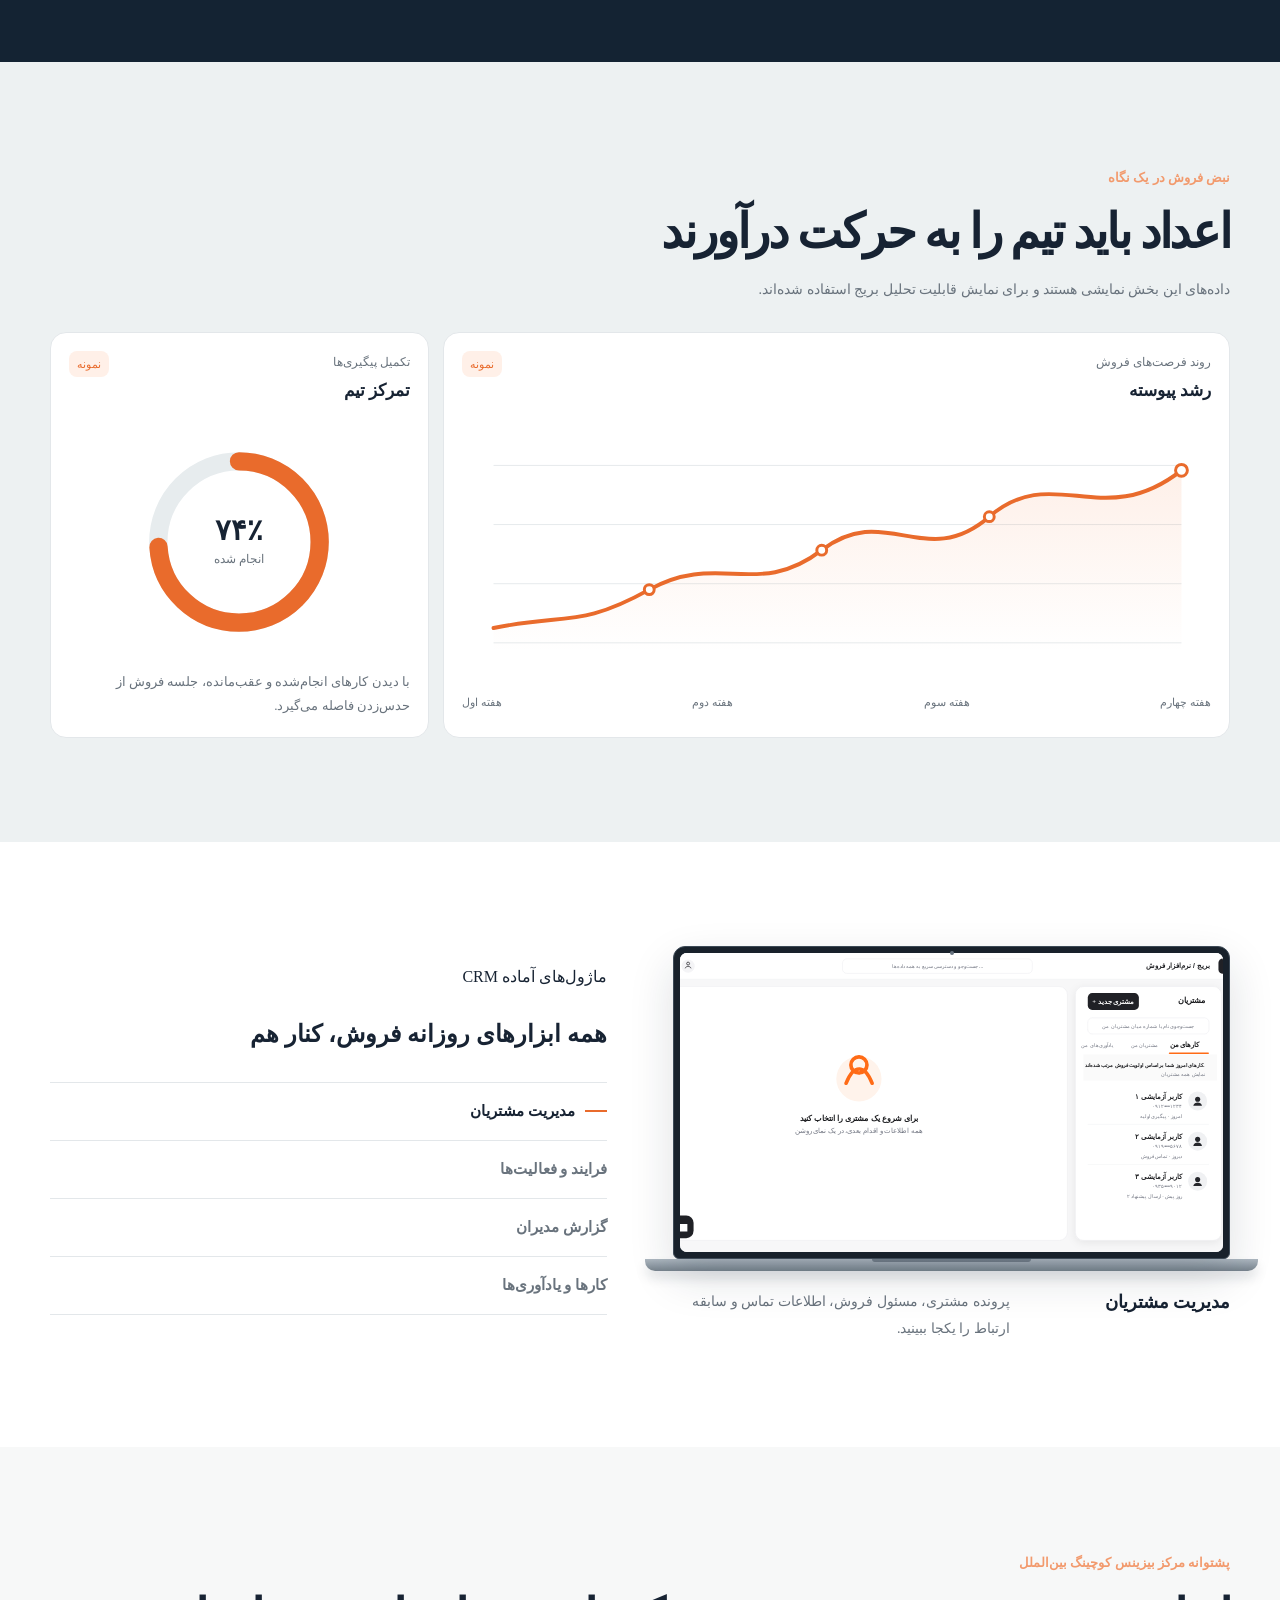
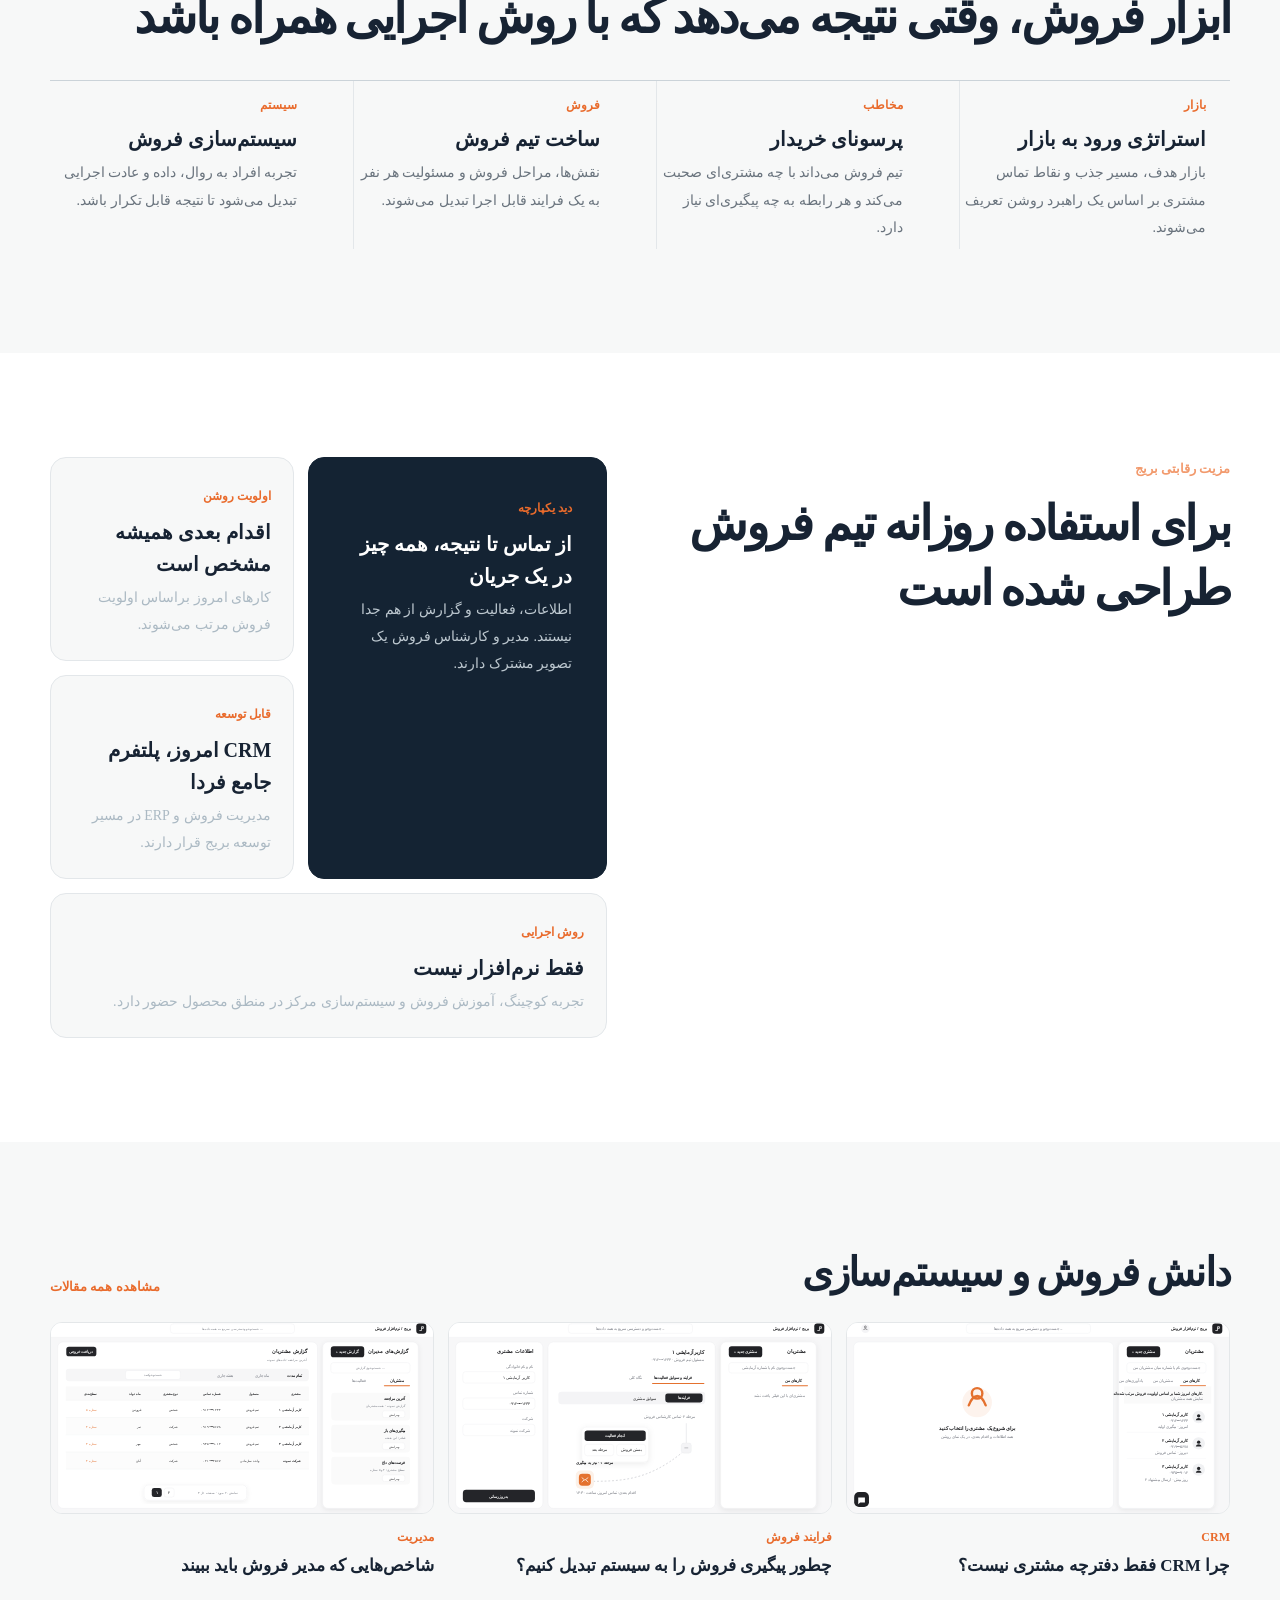
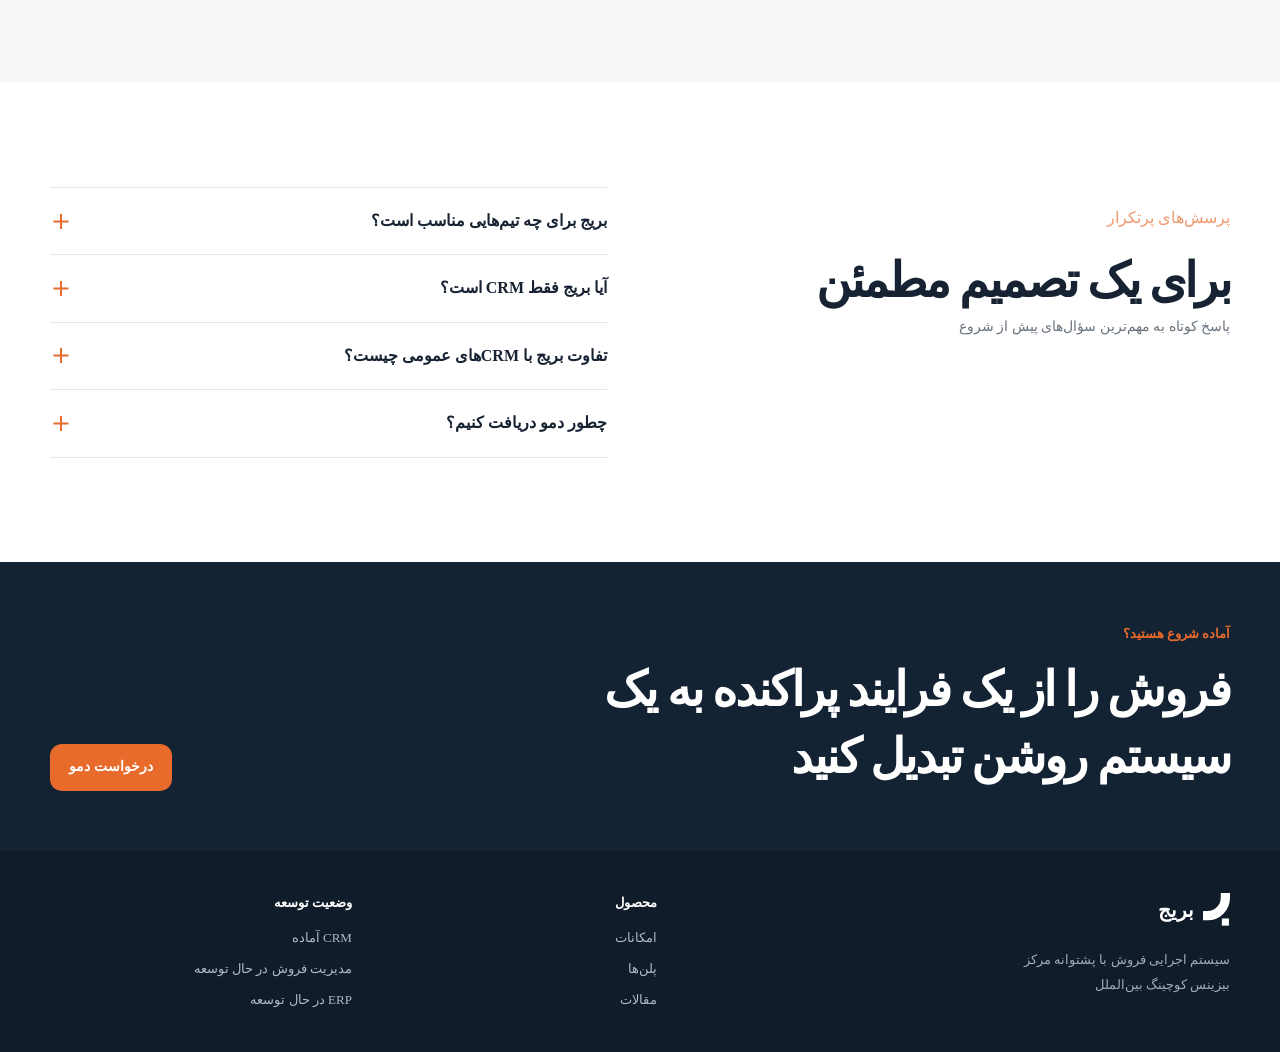
==== commit 2818f77d: "Use official Bridge logo and refresh webfont loading" ====
--- a/index.html
+++ b/index.html
@@ -5,9 +5,9 @@
   <meta name="viewport" content="width=device-width, initial-scale=1">
   <meta name="description" content="بریج، پلتفرم مدیریت ارتباط با مشتری و سیستم اجرایی فروش با پشتوانه مرکز بیزینس کوچینگ بین‌الملل.">
   <title>بریج | سیستم اجرایی فروش</title>
-  <link rel="stylesheet" href="fonts.css">
-  <link rel="stylesheet" href="bridge-v4.css">
-  <link rel="icon" type="image/svg+xml" href="data:image/svg+xml,%3Csvg xmlns='http://www.w3.org/2000/svg' viewBox='0 0 64 64'%3E%3Crect width='64' height='64' rx='16' fill='%230b0e14'/%3E%3Cpath d='M12 40h40M18 31l14-14 14 14M23 47l9-9 9 9' fill='none' stroke='%23f36f2b' stroke-width='6' stroke-linecap='round' stroke-linejoin='round'/%3E%3C/svg%3E">
+  <link rel="stylesheet" href="fonts.css?v=2">
+  <link rel="stylesheet" href="bridge-v4.css?v=5">
+  <link rel="icon" type="image/svg+xml" href="assets/bridge-logo.svg">
   <script>document.documentElement.classList.add('js')</script>
 </head>
 <body>
@@ -24,7 +24,7 @@
   <header class="site-header">
     <div class="container nav-wrap">
       <a class="brand" href="#top" aria-label="بریج، صفحه اصلی">
-        <span class="brand-mark" aria-hidden="true"><i></i><i></i><i></i></span>
+        <span class="brand-mark" aria-hidden="true"><img src="assets/bridge-logo.svg" alt=""></span>
         <strong>بریج</strong>
       </a>
       <nav aria-label="منوی اصلی">
@@ -248,7 +248,7 @@
 
   <footer>
     <div class="container footer-grid">
-      <div><a class="brand footer-brand" href="#top"><span class="brand-mark" aria-hidden="true"><i></i><i></i><i></i></span><strong>بریج</strong></a><p>سیستم اجرایی فروش با پشتوانه مرکز بیزینس کوچینگ بین‌الملل</p></div>
+      <div><a class="brand footer-brand" href="#top"><span class="brand-mark" aria-hidden="true"><img src="assets/bridge-logo.svg" alt=""></span><strong>بریج</strong></a><p>سیستم اجرایی فروش با پشتوانه مرکز بیزینس کوچینگ بین‌الملل</p></div>
       <div><strong>محصول</strong><a href="#modules">امکانات</a><a href="pricing.html">پلن‌ها</a><a href="articles.html">مقالات</a></div>
       <div><strong>وضعیت توسعه</strong><span>CRM آماده</span><span>مدیریت فروش در حال توسعه</span><span>ERP در حال توسعه</span></div>
     </div>
--- a/fonts.css
+++ b/fonts.css
@@ -1,22 +1,22 @@
 @font-face {
-  font-family: "IRANSansX";
-  src: url("assets/fonts/IRANSansXFaNum-Regular.woff2") format("woff2");
+  font-family: "BridgeIRANSansX";
+  src: url("assets/fonts/IRANSansXFaNum-Regular.woff2?v=2") format("woff2");
   font-style: normal;
   font-weight: 400;
   font-display: swap;
 }
 
 @font-face {
-  font-family: "IRANSansX";
-  src: url("assets/fonts/IRANSansXFaNum-DemiBold.woff2") format("woff2");
+  font-family: "BridgeIRANSansX";
+  src: url("assets/fonts/IRANSansXFaNum-DemiBold.woff2?v=2") format("woff2");
   font-style: normal;
   font-weight: 600;
   font-display: swap;
 }
 
 @font-face {
-  font-family: "IRANSansX";
-  src: url("assets/fonts/IRANSansXFaNum-ExtraBold.woff2") format("woff2");
+  font-family: "BridgeIRANSansX";
+  src: url("assets/fonts/IRANSansXFaNum-ExtraBold.woff2?v=2") format("woff2");
   font-style: normal;
   font-weight: 800;
   font-display: swap;
--- a/bridge-v4.css
+++ b/bridge-v4.css
@@ -18,7 +18,7 @@
   margin: 0;
   color: var(--ink);
   background: var(--paper);
-  font-family: "IRANSansX", Tahoma, sans-serif;
+  font-family: "BridgeIRANSansX", Tahoma, sans-serif;
   font-size: 16px;
   font-weight: 400;
   line-height: 1.9;
@@ -48,11 +48,8 @@
 }
 .nav-wrap { display: grid; grid-template-columns: 1fr auto; align-items: center; gap: 10px 18px; padding-block: 12px; }
 .brand { display: inline-flex; align-items: center; gap: 9px; width: fit-content; font-size: 20px; font-weight: 800; }
-.brand-mark { position: relative; display: inline-block; width: 31px; height: 31px; border-radius: 10px; background: var(--night); overflow: hidden; }
-.brand-mark i { position: absolute; display: block; height: 4px; border-radius: 20px; background: var(--accent); }
-.brand-mark i:nth-child(1) { top: 16px; right: 7px; width: 17px; transform: rotate(-32deg); transform-origin: right; }
-.brand-mark i:nth-child(2) { top: 16px; right: 7px; width: 17px; transform: rotate(32deg); transform-origin: right; }
-.brand-mark i:nth-child(3) { right: 7px; bottom: 7px; width: 17px; }
+.brand-mark { display: inline-flex; align-items: center; justify-content: center; width: 27px; height: 33px; flex: 0 0 auto; }
+.brand-mark img { display: block; width: 100%; height: 100%; object-fit: contain; }
 .site-header nav { grid-column: 1 / -1; display: flex; gap: 7px; min-width: 0; overflow-x: auto; padding: 1px 0 3px; scrollbar-width: none; }
 .site-header nav::-webkit-scrollbar { display: none; }
 .site-header nav a { flex: 0 0 auto; padding: 5px 10px; color: var(--muted); font-size: 13px; white-space: nowrap; border-radius: 10px; }
@@ -138,7 +135,7 @@
 .chart-visible .chart-points circle:nth-child(2) { transition-delay: .15s; }
 .chart-visible .chart-points circle:nth-child(3) { transition-delay: .3s; }
 .chart-visible .chart-points circle:nth-child(4) { transition-delay: .45s; }
-.chart-months { display: flex; justify-content: space-between; color: var(--muted); font-size: 11px; }
+.chart-months { display: flex; justify-content: space-between; direction: ltr; color: var(--muted); font-size: 11px; }
 .donut-wrap { position: relative; width: min(220px, 72%); margin: 24px auto 18px; }
 .donut { display: block; width: 100%; transform: rotate(-90deg); }
 .donut circle { fill: none; stroke-width: 15; }
@@ -199,6 +196,7 @@
 footer { padding: 40px 0; color: #c4d0d7; background: #101c29; }
 .footer-grid { display: grid; gap: 32px; }
 .footer-brand { color: #fff; }
+.footer-brand .brand-mark img { filter: invert(1); }
 .footer-grid p { max-width: 33ch; margin: 12px 0 0; color: #9eafb9; font-size: 13px; }
 .footer-grid > div:not(:first-child) { display: grid; align-content: start; gap: 6px; color: #aebdc5; font-size: 13px; }
 .footer-grid > div:not(:first-child) strong { margin-bottom: 5px; color: #fff; font-weight: 600; }
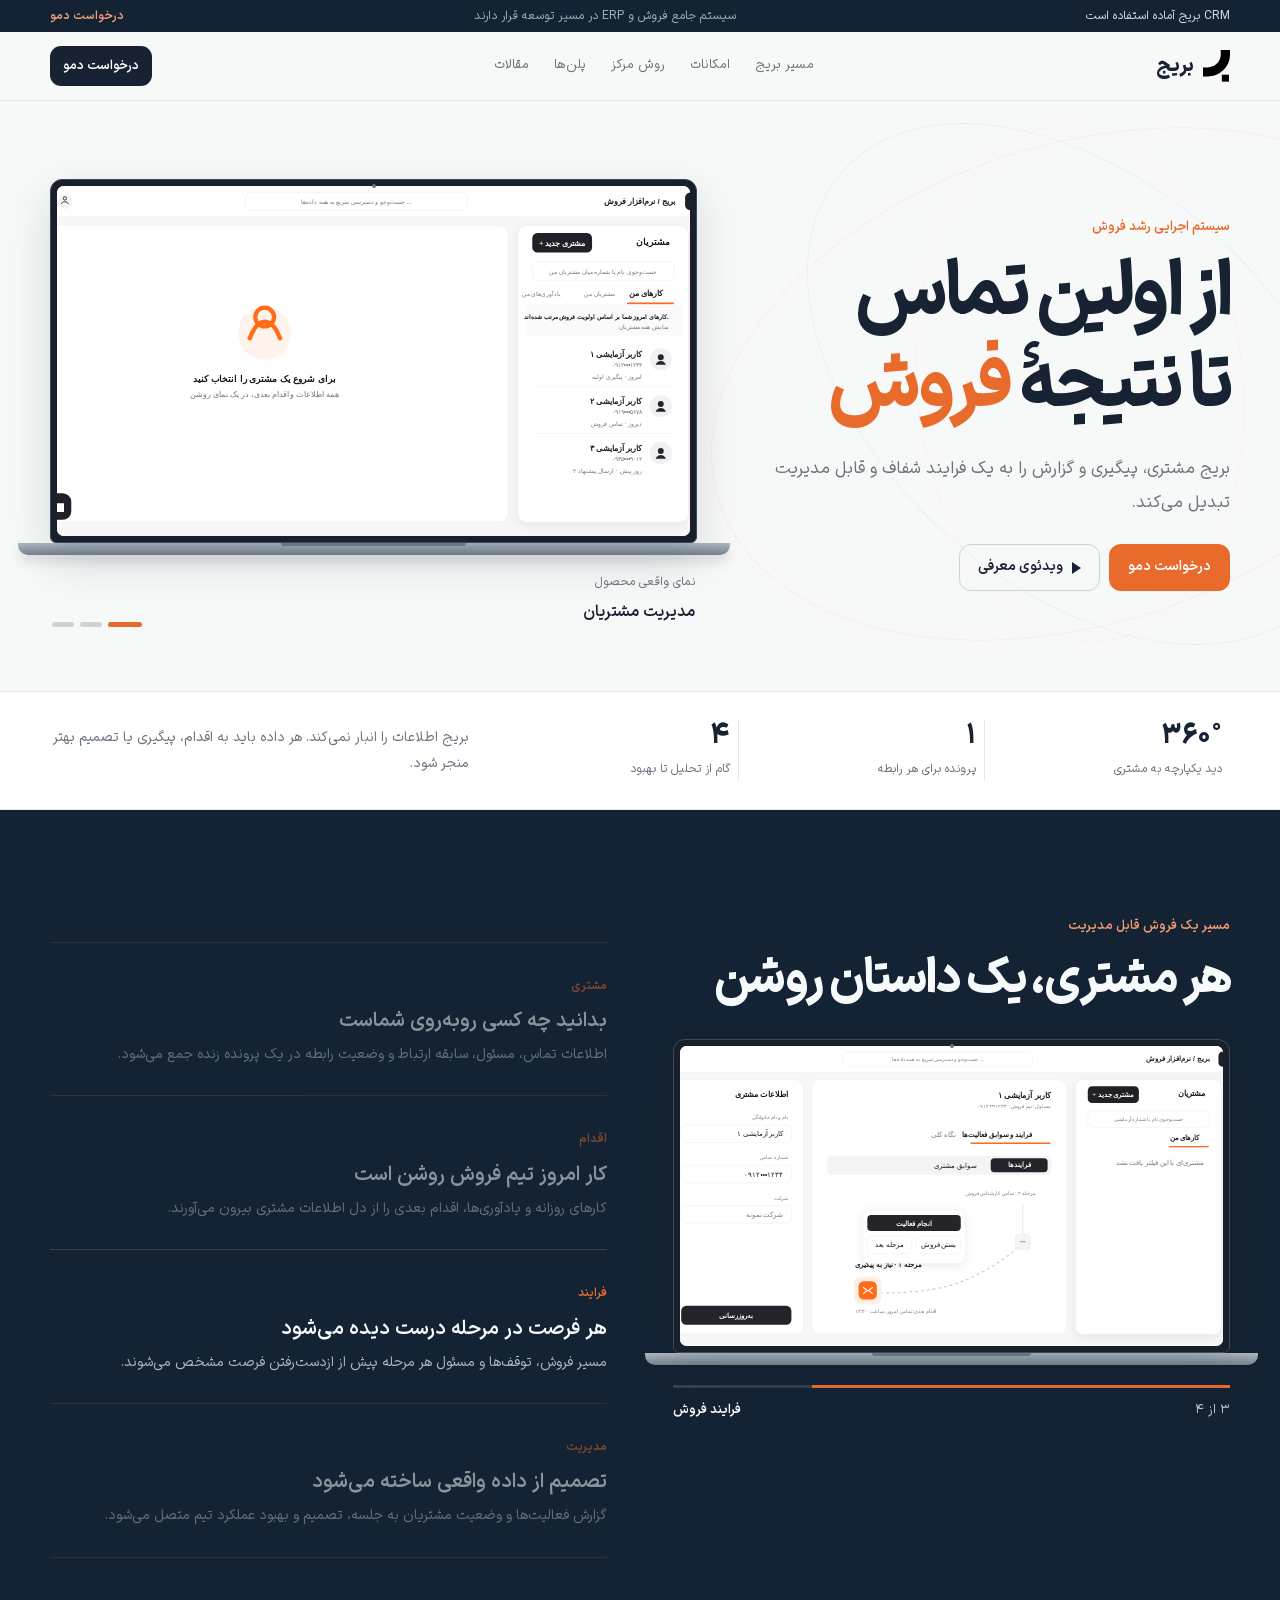
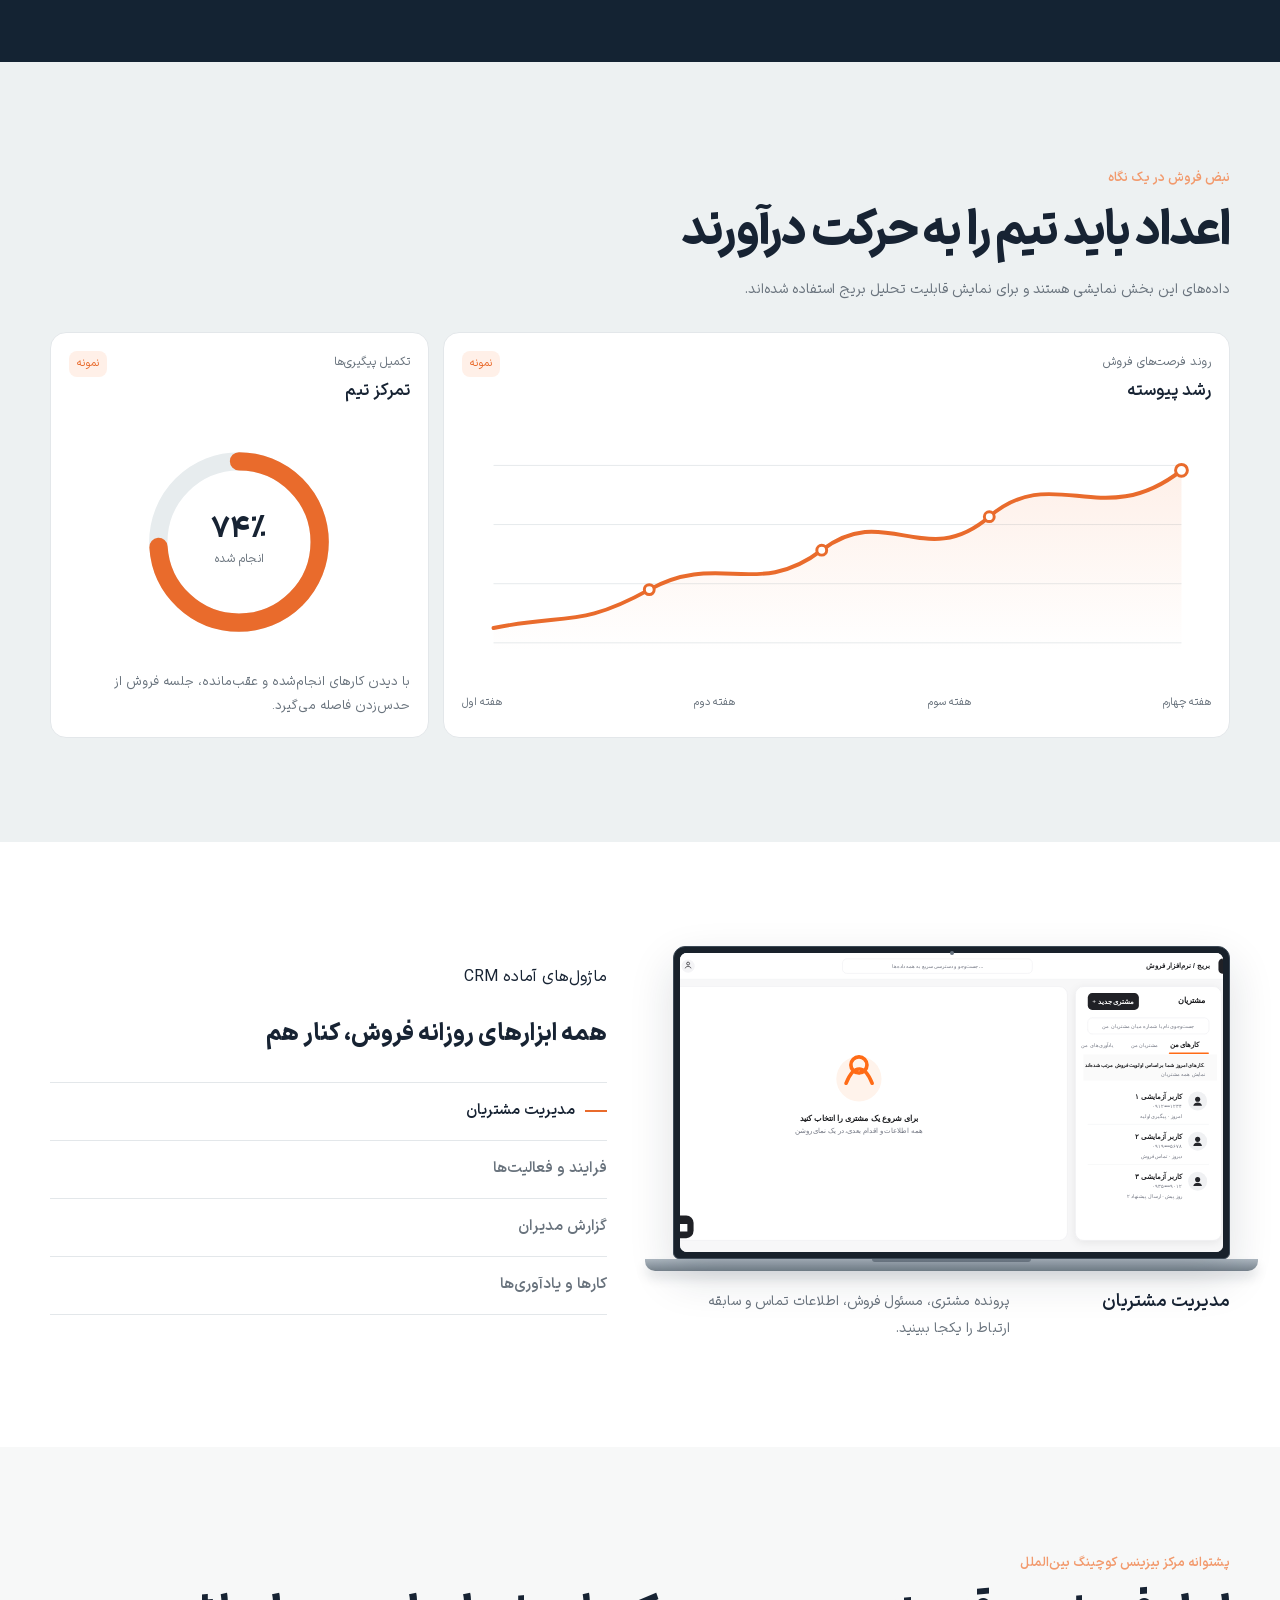
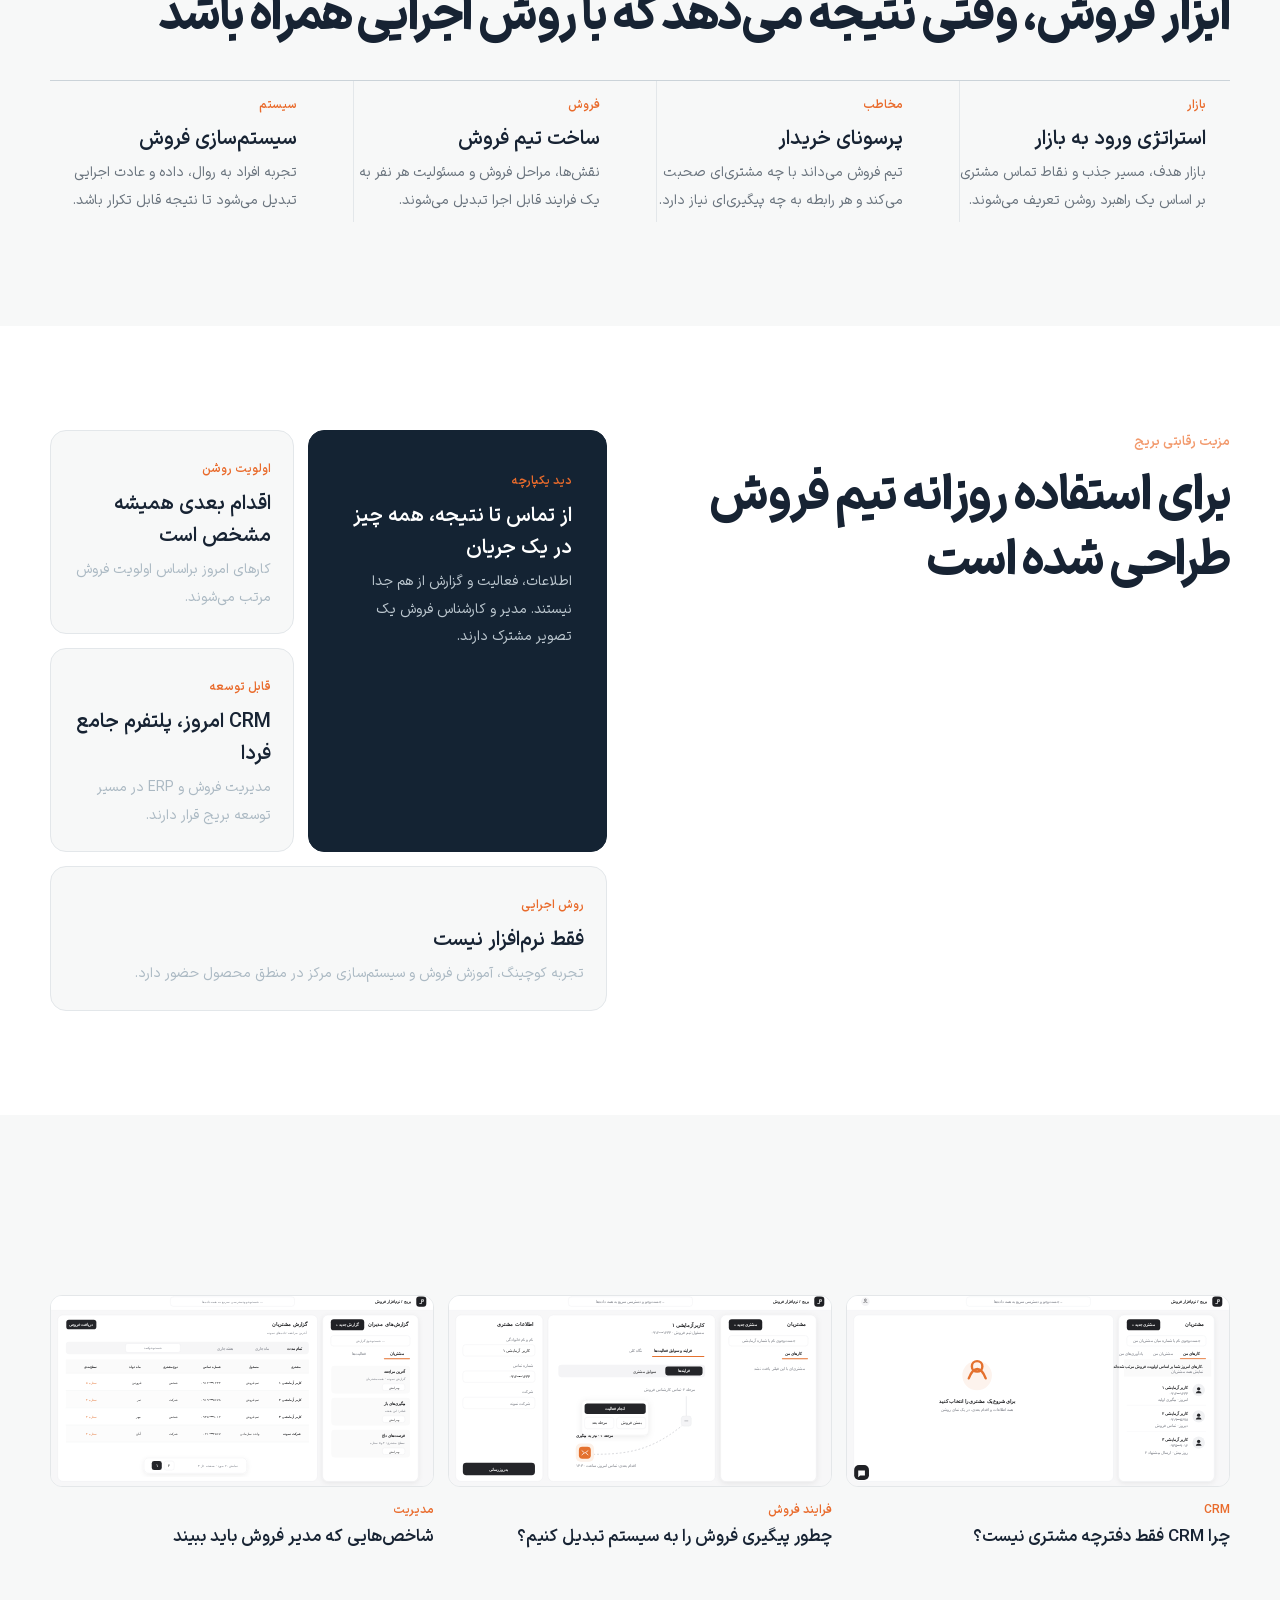
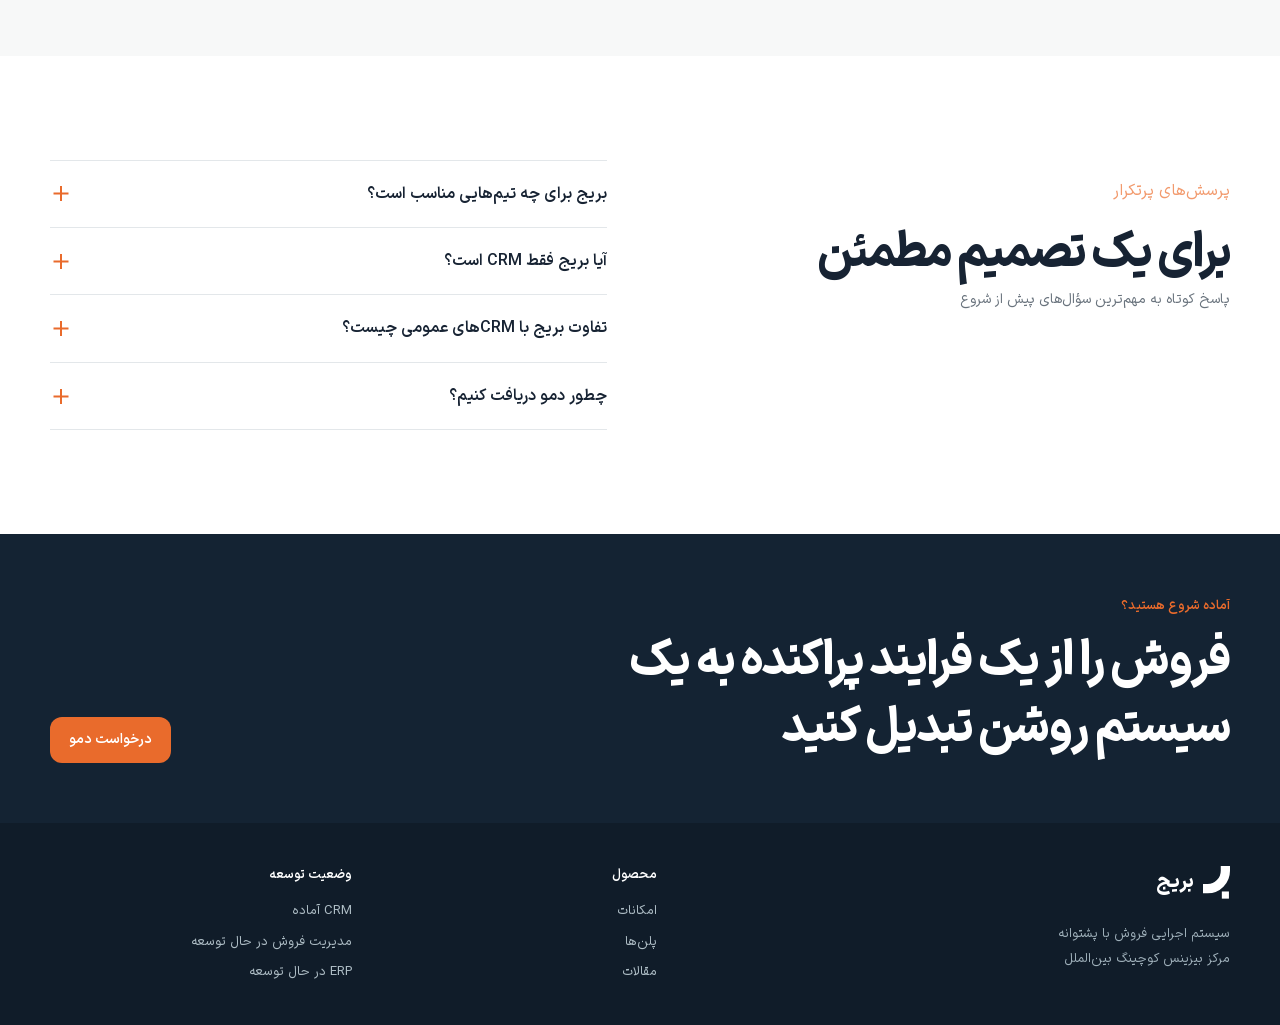
==== commit 0b996b42: "Fix homepage font cascade" ====
--- a/index.html
+++ b/index.html
@@ -6,7 +6,7 @@
   <meta name="description" content="بریج، پلتفرم مدیریت ارتباط با مشتری و سیستم اجرایی فروش با پشتوانه مرکز بیزینس کوچینگ بین‌الملل.">
   <title>بریج | سیستم اجرایی فروش</title>
   <link rel="stylesheet" href="fonts.css?v=2">
-  <link rel="stylesheet" href="bridge-v4.css?v=5">
+  <link rel="stylesheet" href="bridge-v4.css?v=6">
   <link rel="icon" type="image/svg+xml" href="assets/bridge-logo.svg">
   <script>document.documentElement.classList.add('js')</script>
 </head>
--- a/bridge-v4.css
+++ b/bridge-v4.css
@@ -26,7 +26,7 @@
   -webkit-font-smoothing: antialiased;
 }
 
-body, button, a { font-family: inherit; }
+button, a { font-family: inherit; }
 a { color: inherit; text-decoration: none; }
 button { font: inherit; }
 img { display: block; max-width: 100%; }
